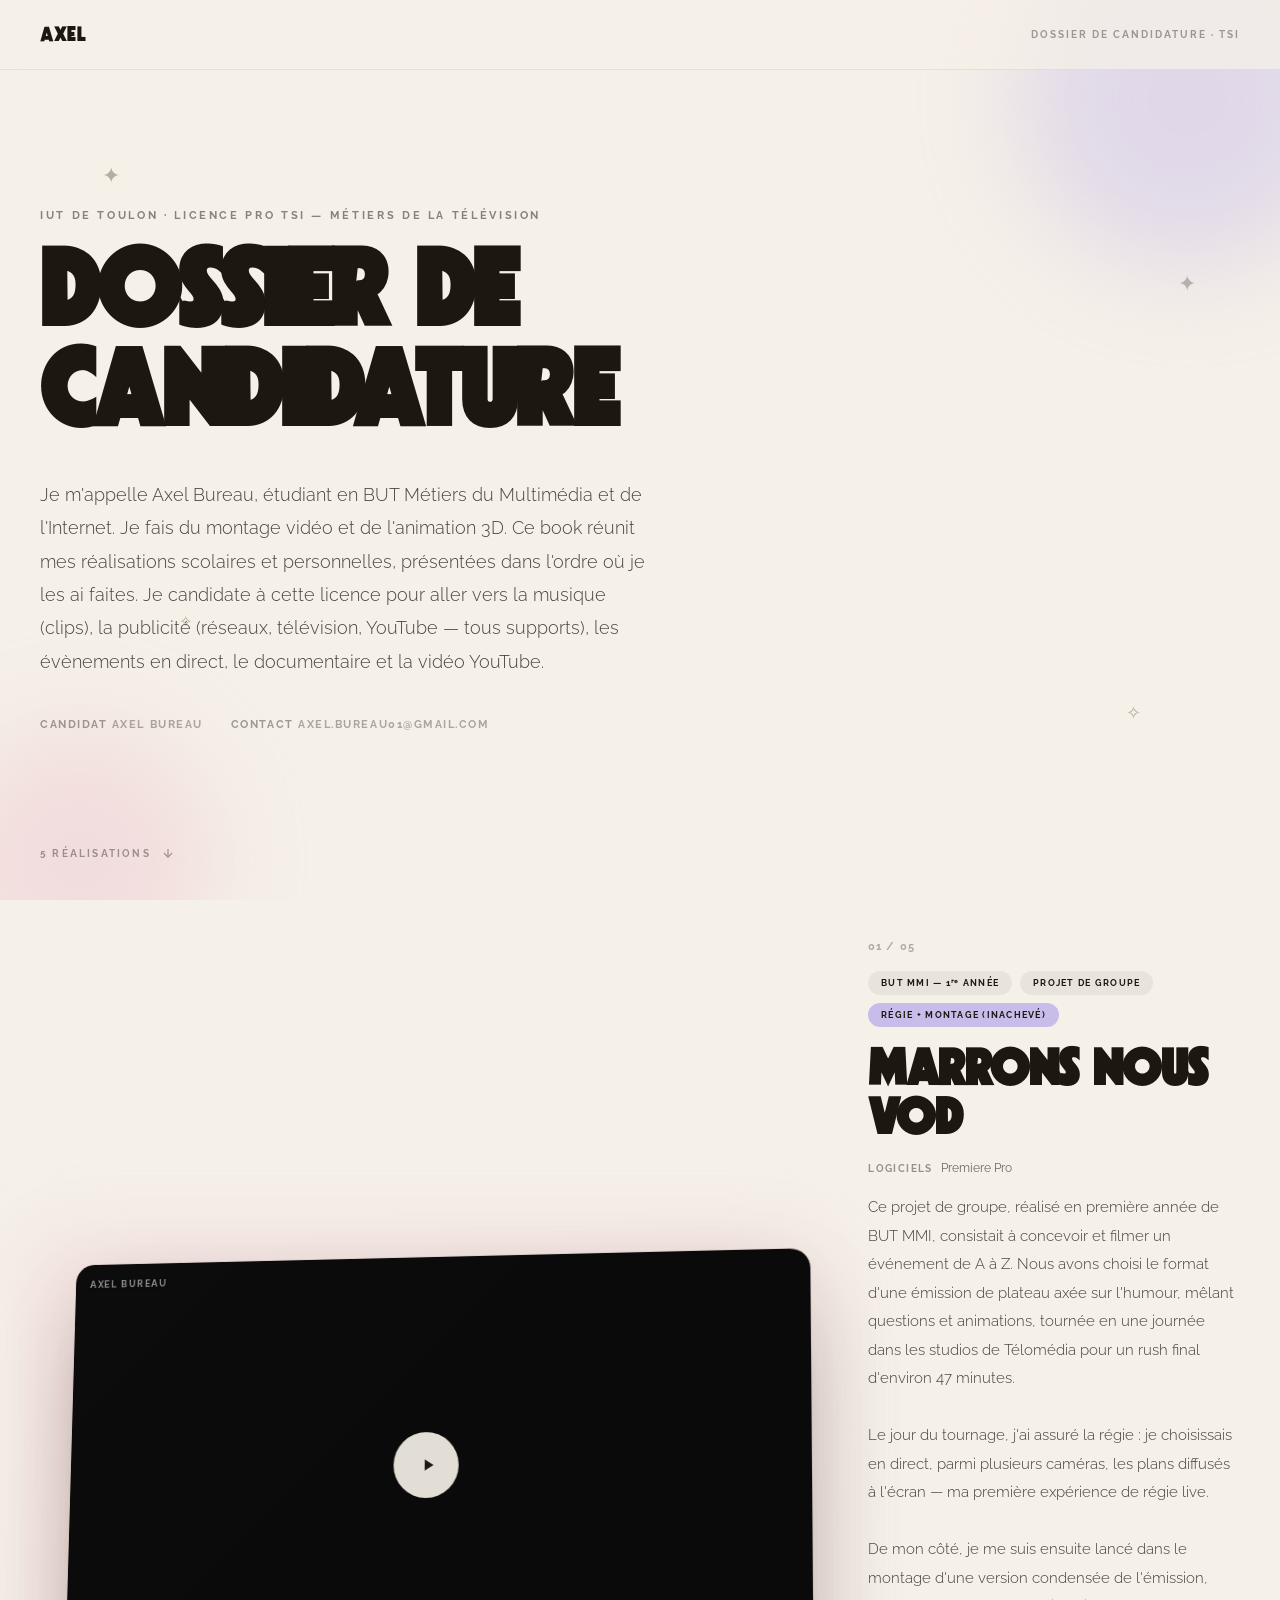
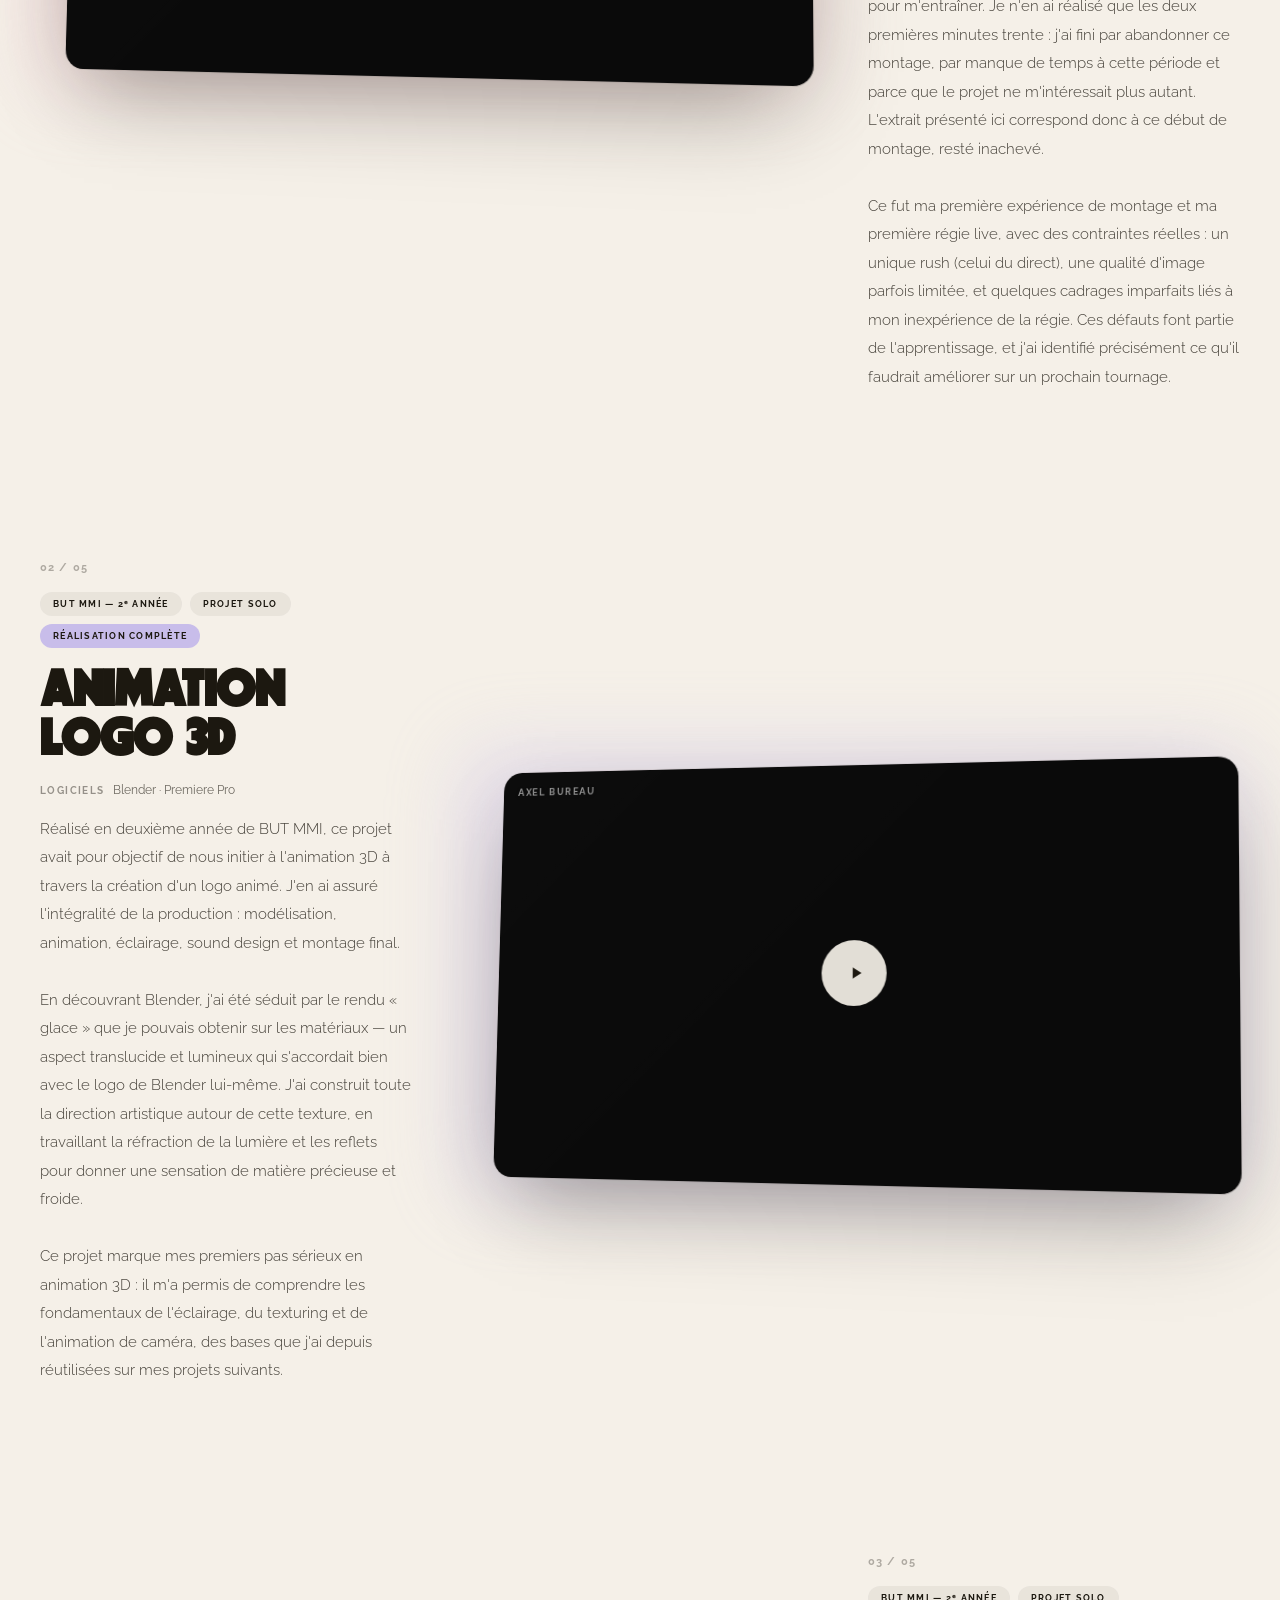
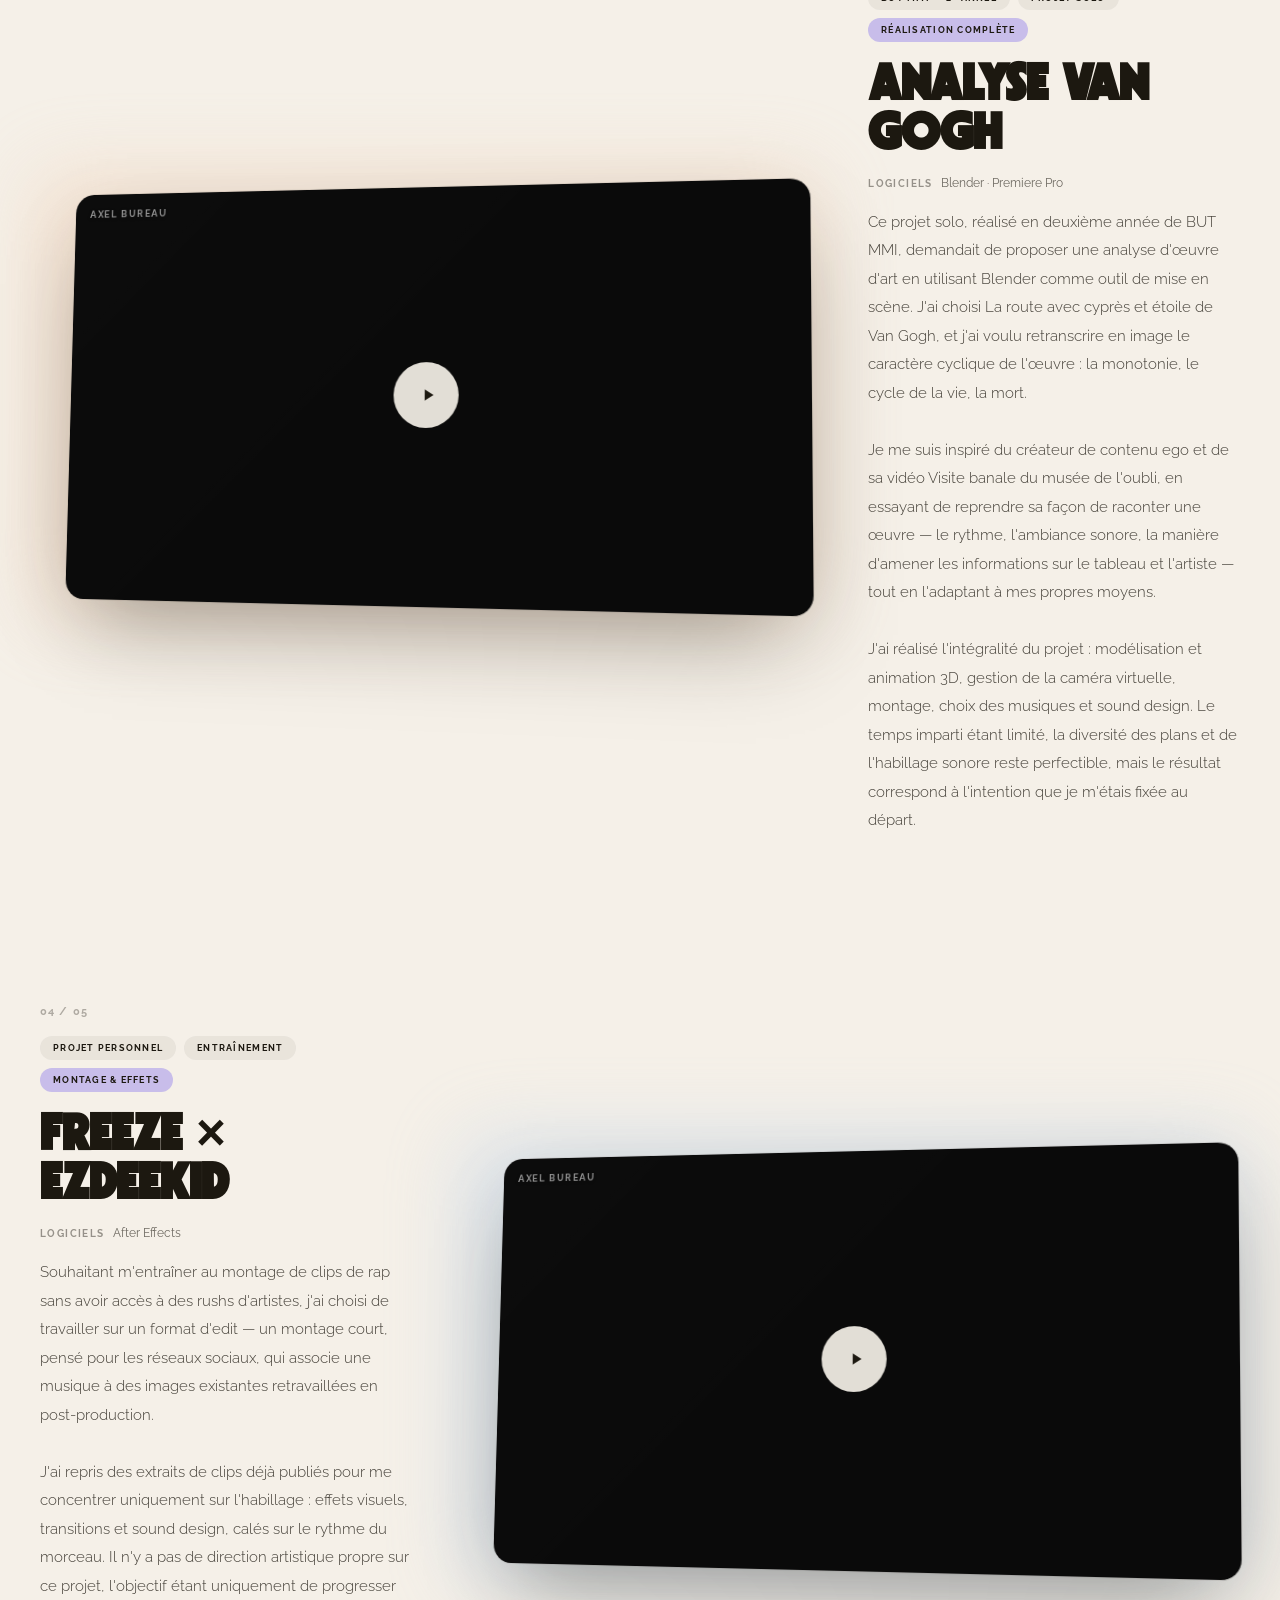
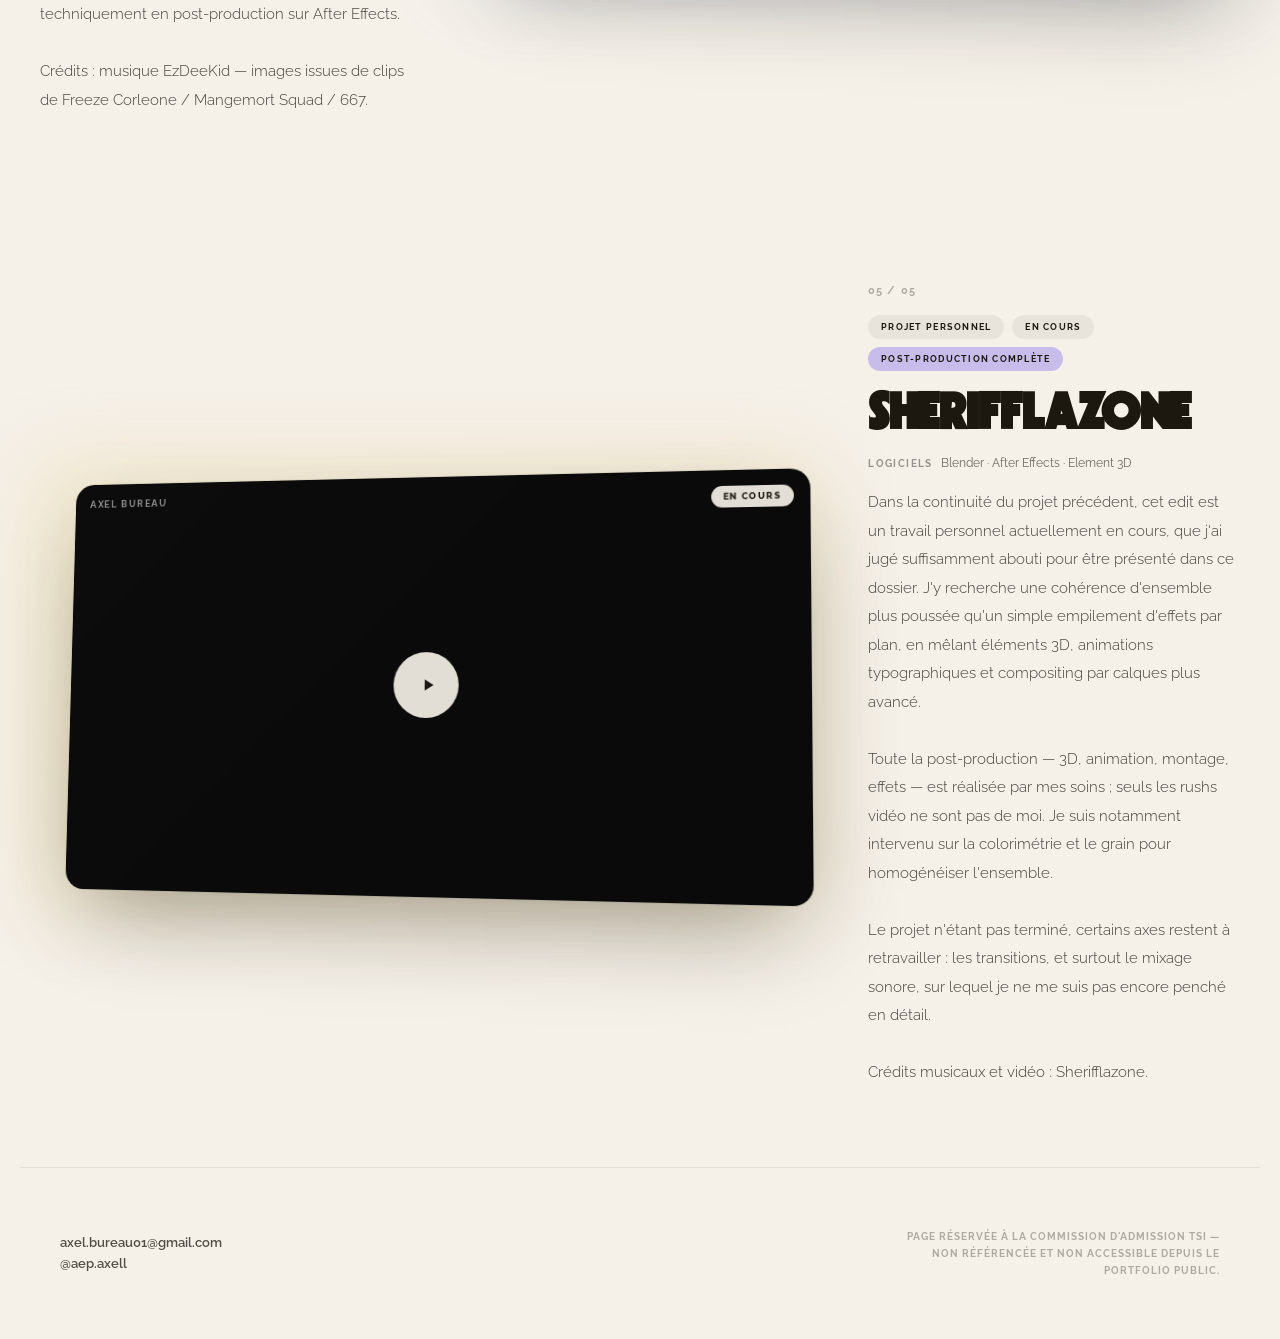
==== candidature-tsi.html @ 33764ba0 "Corrections page candidature : TSI, texte simplifié, watermark, logiciels, écrans 3D reset au play C" ====
<!DOCTYPE html>
<html lang="fr">
<head>
  <meta charset="UTF-8" />
  <meta name="viewport" content="width=device-width, initial-scale=1.0" />
  <meta name="robots" content="noindex, nofollow" />
  <title>AXEL BUREAU — Dossier de candidature TSI</title>
  <meta name="description" content="Book vidéo — candidature Licence Pro TSI, Métiers de la Télévision, IUT de Toulon." />
  <link rel="stylesheet" href="style.css" />
  <link rel="stylesheet" href="candidature.css" />
</head>
<body class="cv-body">

  <div class="cv-progress" id="cvProgress"></div>

  <header class="cv-topbar">
    <span class="cv-topbar-logo swell" id="cvHome" role="link" tabindex="0">AXEL</span>
    <span class="cv-topbar-tag">Dossier de candidature · TSI</span>
  </header>

  <!-- ═══════════════════════════════════════════
       HERO
  ═══════════════════════════════════════════ -->
  <section class="cv-hero">
    <div class="cv-deco" aria-hidden="true">
      <span class="cv-sparkle" style="top:18%; left:8%; animation-delay:0s;">✦</span>
      <span class="cv-sparkle" style="top:68%; left:14%; animation-delay:1.4s; font-size:16px;">✧</span>
      <span class="cv-sparkle" style="top:30%; left:92%; animation-delay:2.6s;">✦</span>
      <span class="cv-sparkle" style="top:78%; left:88%; animation-delay:0.8s; font-size:18px;">✧</span>
      <div class="cv-orb" style="width:340px; height:340px; top:-8%; right:-6%; background:#C8BDEA;"></div>
      <div class="cv-orb" style="width:260px; height:260px; bottom:-10%; left:-4%; background:#EEC5CF; animation-delay:3s;"></div>
    </div>

    <p class="cv-hero-eyebrow">IUT de Toulon · Licence Pro TSI — Métiers de la Télévision</p>
    <h1 class="cv-hero-title swell">DOSSIER DE<br>CANDIDATURE</h1>
    <p class="cv-hero-pitch">
      Je m'appelle Axel Bureau, étudiant en BUT Métiers du Multimédia et de l'Internet.
      Je fais du montage vidéo et de l'animation 3D. Ce book réunit mes réalisations scolaires
      et personnelles, présentées dans l'ordre où je les ai faites. Je candidate à cette licence
      pour aller vers la musique (clips), la publicité (réseaux, télévision, YouTube — tous supports),
      les évènements en direct, le documentaire et la vidéo YouTube.
    </p>
    <div class="cv-hero-meta">
      <span>Candidat <b>Axel Bureau</b></span>
      <span>Contact <b>axel.bureau01@gmail.com</b></span>
    </div>

    <div class="cv-scroll-cue">
      <span>5 réalisations</span>
      <svg width="14" height="14" viewBox="0 0 24 24" fill="none" stroke="currentColor" stroke-width="2">
        <path d="M12 5v14M5 12l7 7 7-7"/>
      </svg>
    </div>
  </section>

  <!-- ═══════════════════════════════════════════
       PROJETS
  ═══════════════════════════════════════════ -->
  <main class="cv-projects">

    <!-- 01 — MARRONS NOUS VOD -->
    <article class="cv-project">
      <div class="cv-project-media" style="--accent:#EEC5CF;">
        <div class="cv-frame-glow"></div>
        <div class="cv-frame">
          <span class="cv-watermark">Axel Bureau</span>
          <video data-src="projets/marrons%20nous%20vod/Marron-nous.mp4" playsinline preload="none"></video>
          <button class="cv-play-btn" aria-label="Lire la vidéo">
            <svg width="20" height="20" viewBox="0 0 24 24" fill="#1C1810"><path d="M8 5v14l11-7z"/></svg>
          </button>
        </div>
      </div>
      <div class="cv-project-info">
        <span class="cv-index">01 / 05</span>
        <div class="cv-tags">
          <span class="cv-tag">BUT MMI — 1ʳᵉ année</span>
          <span class="cv-tag">Projet de groupe</span>
          <span class="cv-tag cv-tag--accent">Régie + Montage (inachevé)</span>
        </div>
        <h2 class="cv-project-title swell">MARRONS NOUS VOD</h2>
        <p class="cv-tools"><span class="cv-tools-label">Logiciels</span>Premiere Pro</p>
        <p class="cv-note">Ce projet de groupe, réalisé en première année de BUT MMI, consistait à concevoir et filmer un événement de A à Z. Nous avons choisi le format d'une émission de plateau axée sur l'humour, mêlant questions et animations, tournée en une journée dans les studios de Télomédia pour un rush final d'environ 47 minutes.

Le jour du tournage, j'ai assuré la régie : je choisissais en direct, parmi plusieurs caméras, les plans diffusés à l'écran — ma première expérience de régie live.

De mon côté, je me suis ensuite lancé dans le montage d'une version condensée de l'émission, pour m'entraîner. Je n'en ai réalisé que les deux premières minutes trente : j'ai fini par abandonner ce montage, par manque de temps à cette période et parce que le projet ne m'intéressait plus autant. L'extrait présenté ici correspond donc à ce début de montage, resté inachevé.

Ce fut ma première expérience de montage et ma première régie live, avec des contraintes réelles : un unique rush (celui du direct), une qualité d'image parfois limitée, et quelques cadrages imparfaits liés à mon inexpérience de la régie. Ces défauts font partie de l'apprentissage, et j'ai identifié précisément ce qu'il faudrait améliorer sur un prochain tournage.</p>
      </div>
    </article>

    <!-- 02 — ANIMATION LOGO 3D -->
    <article class="cv-project">
      <div class="cv-project-media" style="--accent:#C8BDEA;">
        <div class="cv-frame-glow"></div>
        <div class="cv-frame">
          <span class="cv-watermark">Axel Bureau</span>
          <video data-src="projets/animation%20logo%203D/blender-logo-3d.mp4" playsinline preload="none"></video>
          <button class="cv-play-btn" aria-label="Lire la vidéo">
            <svg width="20" height="20" viewBox="0 0 24 24" fill="#1C1810"><path d="M8 5v14l11-7z"/></svg>
          </button>
        </div>
      </div>
      <div class="cv-project-info">
        <span class="cv-index">02 / 05</span>
        <div class="cv-tags">
          <span class="cv-tag">BUT MMI — 2ᵉ année</span>
          <span class="cv-tag">Projet solo</span>
          <span class="cv-tag cv-tag--accent">Réalisation complète</span>
        </div>
        <h2 class="cv-project-title swell">ANIMATION LOGO 3D</h2>
        <p class="cv-tools"><span class="cv-tools-label">Logiciels</span>Blender · Premiere Pro</p>
        <p class="cv-note">Réalisé en deuxième année de BUT MMI, ce projet avait pour objectif de nous initier à l'animation 3D à travers la création d'un logo animé. J'en ai assuré l'intégralité de la production : modélisation, animation, éclairage, sound design et montage final.

En découvrant Blender, j'ai été séduit par le rendu « glace » que je pouvais obtenir sur les matériaux — un aspect translucide et lumineux qui s'accordait bien avec le logo de Blender lui-même. J'ai construit toute la direction artistique autour de cette texture, en travaillant la réfraction de la lumière et les reflets pour donner une sensation de matière précieuse et froide.

Ce projet marque mes premiers pas sérieux en animation 3D : il m'a permis de comprendre les fondamentaux de l'éclairage, du texturing et de l'animation de caméra, des bases que j'ai depuis réutilisées sur mes projets suivants.</p>
      </div>
    </article>

    <!-- 03 — ANALYSE VAN GOGH -->
    <article class="cv-project">
      <div class="cv-project-media" style="--accent:#F0CAAC;">
        <div class="cv-frame-glow"></div>
        <div class="cv-frame">
          <span class="cv-watermark">Axel Bureau</span>
          <video data-src="projets/Analyse%20de%20la%20route%20avec%20un%20cypres%20et%20une%20etoile%20de%20Van%20Gogh/video%20analyse%20van%20gogh%20route%20avec%20cypres%20et%20une%20etoile.mp4" playsinline preload="none"></video>
          <button class="cv-play-btn" aria-label="Lire la vidéo">
            <svg width="20" height="20" viewBox="0 0 24 24" fill="#1C1810"><path d="M8 5v14l11-7z"/></svg>
          </button>
        </div>
      </div>
      <div class="cv-project-info">
        <span class="cv-index">03 / 05</span>
        <div class="cv-tags">
          <span class="cv-tag">BUT MMI — 2ᵉ année</span>
          <span class="cv-tag">Projet solo</span>
          <span class="cv-tag cv-tag--accent">Réalisation complète</span>
        </div>
        <h2 class="cv-project-title swell">ANALYSE VAN GOGH</h2>
        <p class="cv-tools"><span class="cv-tools-label">Logiciels</span>Blender · Premiere Pro</p>
        <p class="cv-note">Ce projet solo, réalisé en deuxième année de BUT MMI, demandait de proposer une analyse d'œuvre d'art en utilisant Blender comme outil de mise en scène. J'ai choisi La route avec cyprès et étoile de Van Gogh, et j'ai voulu retranscrire en image le caractère cyclique de l'œuvre : la monotonie, le cycle de la vie, la mort.

Je me suis inspiré du créateur de contenu ego et de sa vidéo Visite banale du musée de l'oubli, en essayant de reprendre sa façon de raconter une œuvre — le rythme, l'ambiance sonore, la manière d'amener les informations sur le tableau et l'artiste — tout en l'adaptant à mes propres moyens.

J'ai réalisé l'intégralité du projet : modélisation et animation 3D, gestion de la caméra virtuelle, montage, choix des musiques et sound design. Le temps imparti étant limité, la diversité des plans et de l'habillage sonore reste perfectible, mais le résultat correspond à l'intention que je m'étais fixée au départ.</p>
      </div>
    </article>

    <!-- 04 — FREEZE X EZDEEKID -->
    <article class="cv-project">
      <div class="cv-project-media" style="--accent:#B4CEEC;">
        <div class="cv-frame-glow"></div>
        <div class="cv-frame">
          <span class="cv-watermark">Axel Bureau</span>
          <video data-src="projets/Freeze%20x%20EzDeeKid%20edit/Freeze%20x%20EzDeeKid%20le%20mp4.mp4" playsinline preload="none"></video>
          <button class="cv-play-btn" aria-label="Lire la vidéo">
            <svg width="20" height="20" viewBox="0 0 24 24" fill="#1C1810"><path d="M8 5v14l11-7z"/></svg>
          </button>
        </div>
      </div>
      <div class="cv-project-info">
        <span class="cv-index">04 / 05</span>
        <div class="cv-tags">
          <span class="cv-tag">Projet personnel</span>
          <span class="cv-tag">Entraînement</span>
          <span class="cv-tag cv-tag--accent">Montage & effets</span>
        </div>
        <h2 class="cv-project-title swell">FREEZE × EZDEEKID</h2>
        <p class="cv-tools"><span class="cv-tools-label">Logiciels</span>After Effects</p>
        <p class="cv-note">Souhaitant m'entraîner au montage de clips de rap sans avoir accès à des rushs d'artistes, j'ai choisi de travailler sur un format d'edit — un montage court, pensé pour les réseaux sociaux, qui associe une musique à des images existantes retravaillées en post-production.

J'ai repris des extraits de clips déjà publiés pour me concentrer uniquement sur l'habillage : effets visuels, transitions et sound design, calés sur le rythme du morceau. Il n'y a pas de direction artistique propre sur ce projet, l'objectif étant uniquement de progresser techniquement en post-production sur After Effects.

Crédits : musique EzDeeKid — images issues de clips de Freeze Corleone / Mangemort Squad / 667.</p>
      </div>
    </article>

    <!-- 05 — SHERIFFLAZONE (exclusif à cette page) -->
    <article class="cv-project">
      <div class="cv-project-media" style="--accent:#EAD9A0;">
        <div class="cv-frame-glow"></div>
        <div class="cv-frame">
          <span class="cv-progress-badge">En cours</span>
          <span class="cv-watermark">Axel Bureau</span>
          <video data-src="sherifflazone/1er%20rendu%20test%20sherifflazone.mp4" playsinline preload="none"></video>
          <button class="cv-play-btn" aria-label="Lire la vidéo">
            <svg width="20" height="20" viewBox="0 0 24 24" fill="#1C1810"><path d="M8 5v14l11-7z"/></svg>
          </button>
        </div>
      </div>
      <div class="cv-project-info">
        <span class="cv-index">05 / 05</span>
        <div class="cv-tags">
          <span class="cv-tag">Projet personnel</span>
          <span class="cv-tag">En cours</span>
          <span class="cv-tag cv-tag--accent">Post-production complète</span>
        </div>
        <h2 class="cv-project-title swell">SHERIFFLAZONE</h2>
        <p class="cv-tools"><span class="cv-tools-label">Logiciels</span>Blender · After Effects · Element 3D</p>
        <p class="cv-note">Dans la continuité du projet précédent, cet edit est un travail personnel actuellement en cours, que j'ai jugé suffisamment abouti pour être présenté dans ce dossier. J'y recherche une cohérence d'ensemble plus poussée qu'un simple empilement d'effets par plan, en mêlant éléments 3D, animations typographiques et compositing par calques plus avancé.

Toute la post-production — 3D, animation, montage, effets — est réalisée par mes soins ; seuls les rushs vidéo ne sont pas de moi. Je suis notamment intervenu sur la colorimétrie et le grain pour homogénéiser l'ensemble.

Le projet n'étant pas terminé, certains axes restent à retravailler : les transitions, et surtout le mixage sonore, sur lequel je ne me suis pas encore penché en détail.

Crédits musicaux et vidéo : Sherifflazone.</p>
      </div>
    </article>

  </main>

  <footer class="cv-footer">
    <div class="cv-footer-contact">
      <a href="mailto:axel.bureau01@gmail.com">axel.bureau01@gmail.com</a>
      <a href="https://www.instagram.com/aep.axell/" target="_blank" rel="noopener">@aep.axell</a>
    </div>
    <p class="cv-footer-note">Page réservée à la commission d'admission TSI — non référencée et non accessible depuis le portfolio public.</p>
  </footer>

  <script src="js/candidature.js"></script>
</body>
</html>
---- style.css ----
/* =====================================================
   VARIABLES & FONTS
===================================================== */
:root {
  --cream:    #F5F0E8;
  --blush:    #EEC5CF;
  --wisteria: #C8BDEA;
  --sage:     #B4DCC5;
  --powder:   #B4CEEC;
  --apricot:  #F0CAAC;
  --dark:     #1C1810;
  --stone:    #7A6C5E;
  --light:    #B8AAA0;

  --font-d: 'SWELL', sans-serif;
  --font-b: 'Raleway', sans-serif;
  --ease:   cubic-bezier(0.16, 1, 0.3, 1);
}

@font-face {
  font-family: 'SWELL';
  src: url('swell font/swell-regular.otf') format('opentype');
  font-weight: normal; font-display: swap;
}
@font-face {
  font-family: 'Raleway';
  src: url('Outfit,Raleway/Raleway/Raleway-VariableFont_wght.ttf') format('truetype');
  font-weight: 100 900; font-display: swap;
}
@font-face {
  font-family: 'Raleway';
  src: url('Outfit,Raleway/Raleway/Raleway-Italic-VariableFont_wght.ttf') format('truetype');
  font-weight: 100 900; font-style: italic; font-display: swap;
}

/* =====================================================
   RESET
===================================================== */
*, *::before, *::after { box-sizing: border-box; margin: 0; padding: 0; }
html {
  scroll-behavior: smooth;
  background: #1C1810; /* overscroll bounce shows dark, not cream */
}
@keyframes page-enter {
  from { opacity: 0; }
  to   { opacity: 1; }
}
body {
  font-family: var(--font-b);
  background: var(--cream);
  color: var(--dark);
  overflow-x: hidden;
  -webkit-font-smoothing: antialiased;
  animation: page-enter 0.4s ease both;
}
body.shell-body { animation: none; }
a { text-decoration: none; color: inherit; }
button { border: none; background: none; cursor: pointer; font-family: inherit; color: inherit; }
video, img, iframe { display: block; max-width: 100%; }
.swell { font-family: var(--font-d); }
.swell--out { -webkit-text-stroke: 2px currentColor; color: transparent; }

/* =====================================================
   THREE.JS CANVAS — fixed full-page decoration layer
   z:50 so objects float above all sections (no pointer events)
===================================================== */
#sceneCanvas {
  position: fixed;
  inset: 0;
  z-index: 50;
  pointer-events: none;
  width: 100%;
  height: 100%;
}

/* =====================================================
   NAV
===================================================== */
#nav {
  position: fixed;
  top: 0; left: 0; right: 0;
  z-index: 600;
  display: flex;
  align-items: center;
  justify-content: space-between;
  padding: clamp(22px, 2.5vw, 40px) clamp(24px, 4vw, 72px);
  pointer-events: none;
}

.nav-logo {
  font-family: var(--font-d);
  font-size: clamp(18px, 1.6vw, 32px);
  letter-spacing: -0.01em;
  color: #fff;
  pointer-events: all;
  mix-blend-mode: difference;
  transition: opacity 0.2s;
}
.nav-logo:hover { opacity: 0.7; }

.nav-menu-btn {
  font-family: var(--font-b);
  font-size: clamp(11px, 0.85vw, 16px);
  font-weight: 600;
  letter-spacing: 0.14em;
  text-transform: uppercase;
  color: #fff;
  pointer-events: all;
  mix-blend-mode: difference;
  display: flex;
  align-items: center;
  gap: 6px;
  transition: opacity 0.2s;
}
.nav-menu-btn:hover { opacity: 0.7; }
.menu-plus {
  font-size: 18px;
  line-height: 1;
  font-weight: 300;
  transition: transform 0.3s var(--ease);
  display: inline-block;
}
.nav-menu-btn:hover .menu-plus { transform: rotate(45deg); }

/* =====================================================
   MENU OVERLAY
===================================================== */
.menu-overlay {
  position: fixed;
  inset: 0;
  z-index: 700;
  background: var(--blush);
  display: flex;
  flex-direction: column;
  padding: clamp(22px, 2.5vw, 40px) clamp(24px, 4vw, 72px) clamp(32px, 3.5vw, 56px);
  transform: translateX(100%);
  transition: transform 0.7s var(--ease);
  overflow: hidden;
}
.menu-overlay.open { transform: translateX(0); }

.menu-overlay-top {
  display: flex;
  align-items: center;
  justify-content: space-between;
  margin-bottom: auto;
}

#menuLogo {
  font-family: var(--font-d);
  font-size: 22px;
  color: var(--dark);
  mix-blend-mode: normal;
}

.nav-close-btn {
  font-size: 12px;
  font-weight: 600;
  letter-spacing: 0.14em;
  text-transform: uppercase;
  color: var(--dark);
  display: flex;
  align-items: center;
  gap: 6px;
  transition: opacity 0.2s;
}
.nav-close-btn:hover { opacity: 0.5; }
.nav-close-btn span { font-size: 20px; font-weight: 300; }

.menu-links {
  display: flex;
  flex-direction: column;
  gap: 0;
  margin: 40px 0;
}

.menu-link {
  font-family: var(--font-d);
  font-size: clamp(44px, min(8vw, 13vh), 140px);
  line-height: 0.95;
  color: var(--dark);
  display: flex;
  align-items: center;
  justify-content: space-between;
  border-top: 1px solid rgba(30,24,16,0.12);
  padding: 12px 0;
  transition: opacity 0.2s, letter-spacing 0.3s var(--ease);
  position: relative;
  overflow: hidden;
}
.menu-link:last-child { border-bottom: 1px solid rgba(30,24,16,0.12); }
.menu-link::before {
  content: attr(data-num);
  font-family: var(--font-b);
  font-size: 11px;
  font-weight: 600;
  letter-spacing: 0.2em;
  color: var(--stone);
  position: absolute;
  top: 18px;
  left: 0;
}
.menu-link:hover { letter-spacing: 0.03em; }
.menu-link:hover::after {
  content: '↗';
  font-family: var(--font-b);
  font-size: 32px;
  font-weight: 300;
}

.menu-footer {
  display: flex;
  align-items: flex-end;
  justify-content: space-between;
  font-size: 12px;
  font-weight: 500;
  letter-spacing: 0.08em;
  color: var(--stone);
}
.menu-footer a { transition: color 0.2s; }
.menu-footer a:hover { color: var(--dark); }
.menu-social { display: flex; gap: 24px; }

/* =====================================================
   HERO
===================================================== */
#hero {
  position: relative;
  width: 100%;
  height: 100vh;
  min-height: 560px;
  overflow: hidden;
  z-index: 1;
  display: flex;
  flex-direction: column;
  align-items: center;
  justify-content: flex-end;
  padding-bottom: 52px;
}

.hero-video-wrap {
  position: absolute;
  inset: 0;
  z-index: 0;
}
.hero-video-wrap video {
  width: 100%; height: 100%;
  object-fit: cover;
  transition: opacity 0.5s;
}
.hero-overlay {
  position: absolute;
  inset: 0;
  /* Very light darkening — shows video clearly */
  background: linear-gradient(
    to bottom,
    rgba(0,0,0,0.08) 0%,
    rgba(0,0,0,0.04) 50%,
    rgba(0,0,0,0.30) 100%
  );
}

/* Variant button */
.variant-btn {
  position: absolute;
  bottom: clamp(40px, 5vw, 72px);
  right: clamp(24px, 4vw, 72px);
  z-index: 2;
  display: flex;
  align-items: center;
  gap: 8px;
  font-family: var(--font-b);
  font-size: 10px;
  font-weight: 700;
  letter-spacing: 0.24em;
  text-transform: uppercase;
  color: rgba(255,255,255,0.55);
  background: none;
  padding: 0;
  transition: color 0.2s, text-shadow 0.3s;
}
.variant-btn:hover { color: rgba(255,255,255,0.9); }
/* Highlighted state — first load, random video active */
.variant-btn.highlighted {
  color: rgba(255,255,255,0.95);
  text-shadow: 0 0 12px rgba(255,255,255,0.6), 0 0 30px rgba(255,255,255,0.3);
  animation: pulse-btn 2s ease-in-out infinite;
}
@keyframes pulse-btn {
  0%, 100% { opacity: 1; }
  50%       { opacity: 0.65; }
}
.variant-dot {
  width: 6px; height: 6px;
  border-radius: 50%;
  background: currentColor;
  flex-shrink: 0;
  transition: box-shadow 0.3s;
}
.variant-btn.highlighted .variant-dot {
  box-shadow: 0 0 8px 2px rgba(255,255,255,0.8);
}

/* Hero bottom CTA */
.hero-scroll-cta {
  position: relative;
  z-index: 2;
  display: inline-flex;
  align-items: center;
  gap: 12px;
  font-family: var(--font-b);
  font-size: clamp(20px, 3vw, 52px);
  font-weight: 300;
  letter-spacing: 0.1em;
  color: rgba(255,255,255,0.85);
  transition: color 0.2s, gap 0.3s var(--ease);
}
.hero-scroll-cta:hover {
  color: #fff;
  gap: 20px;
}
.hero-scroll-cta svg {
  width: clamp(20px, 2.5vw, 28px);
  height: clamp(20px, 2.5vw, 28px);
  flex-shrink: 0;
}

/* =====================================================
   SHARED SECTION ELEMENTS
===================================================== */
.section-tag {
  display: inline-block;
  font-size: 10px;
  font-weight: 700;
  letter-spacing: 0.28em;
  text-transform: uppercase;
  color: var(--stone);
  margin-bottom: 20px;
}

/* Big section label — same visual weight as WORK */
.section-header {
  position: absolute;
  top: 36px;
  left: 0; right: 0;
  padding: 0 clamp(24px, 4vw, 72px);
  z-index: 2;
  pointer-events: none;
}
.section-big-label {
  font-family: var(--font-d);
  font-size: clamp(52px, 9vw, 172px);
  letter-spacing: -0.02em;
  line-height: 0.88;
}
#about .section-big-label {
  color: var(--dark);
  opacity: 0.88;
  text-shadow:
    2px 2px 0 rgba(30,24,16,0.10),
    4px 4px 0 rgba(30,24,16,0.06),
    6px 6px 12px rgba(30,24,16,0.10);
}
#contact .section-big-label {
  color: var(--dark);
  opacity: 0.82;
  text-shadow:
    2px 2px 0 rgba(30,24,16,0.10),
    4px 4px 0 rgba(30,24,16,0.06),
    6px 6px 12px rgba(30,24,16,0.10);
}
.about-name {
  text-shadow:
    3px 3px 0 rgba(30,24,16,0.08),
    6px 6px 0 rgba(30,24,16,0.05),
    8px 8px 16px rgba(30,24,16,0.10);
}

/* =====================================================
   WORK — sticky scroll carousel
===================================================== */
.work-scroll-container {
  position: relative;
  /* height set by JS: (N+1) * 100vh */
  z-index: 1;
}

#work {
  position: sticky;
  top: 0;
  height: 100vh;
  display: flex;
  flex-direction: column;
  align-items: center;
  justify-content: center;
  overflow: clip;
  background: #0A0000;
}

.work-header {
  position: absolute;
  top: 36px;
  left: 0;
  right: 0;
  padding: 0 clamp(24px, 4vw, 72px);
  z-index: 2;
  display: flex;
  align-items: flex-start;
  justify-content: space-between;
  pointer-events: none;
}

.work-label {
  font-family: var(--font-d);
  font-size: clamp(52px, 9vw, 172px);
  letter-spacing: -0.02em;
  color: rgba(255,255,255,0.92);
  line-height: 0.88;
  text-shadow: 0 4px 40px rgba(0,0,0,0.12);
}

.work-count {
  font-family: var(--font-b);
  font-size: 11px;
  font-weight: 700;
  letter-spacing: 0.22em;
  text-transform: uppercase;
  color: rgba(255,255,255,0.45);
  margin-top: 8px;
}

/* ── Carousel ── */
.carousel-wrap {
  width: 100%;
  display: flex;
  align-items: center;
  justify-content: center;
  cursor: grab;
  user-select: none;
}
.carousel-wrap.dragging { cursor: grabbing; }

.carousel-perspective {
  perspective: 1800px;
  perspective-origin: 50% 50%;
  width: 100%;
  height: 50vw;
  max-height: 65vh;
  display: flex;
  align-items: center;
  justify-content: center;
  overflow: visible;
}

.carousel-track {
  position: relative;
  width: 0;
  height: 0;
  transform-style: preserve-3d;
  /* No CSS transition: scroll drives rotation directly */
}

.card-item {
  position: absolute;
  transform-style: preserve-3d;
  transform-origin: center center;
  /* Size from JS */
}
.card-item.active { cursor: pointer; }

.card-inner {
  position: relative;
  width: 100%;
  height: 100%;
  border-radius: 20px;
  overflow: clip;
  background: #000;
  box-shadow: 0 24px 80px rgba(0,0,0,0.25);
}
.card-inner video,
.card-inner img {
  position: absolute;
  inset: 0;
  width: 100%;
  height: 100%;
  object-fit: cover;
  border-radius: 20px;
  -webkit-user-drag: none;
  pointer-events: none;
}
.card-inner--iframe {
  background: #0a0a0a;
}
.card-inner--iframe iframe {
  position: absolute;
  inset: 0;
  width: 100%;
  height: 100%;
  border: none;
}

.card-shadow {
  position: absolute;
  bottom: -40px;
  left: 10%;
  right: 10%;
  height: 50px;
  background: radial-gradient(ellipse, rgba(0,0,0,0.35), transparent 70%);
  border-radius: 50%;
  filter: blur(8px);
  transform: translateZ(-1px);
  transition: opacity 0.4s;
  opacity: 0;
}

/* ── Project title display ── */
.project-title-wrap {
  position: absolute;
  bottom: 96px;
  left: 0; right: 0;
  text-align: center;
  pointer-events: none;
  z-index: 2;
}

.project-title {
  font-family: var(--font-d);
  font-size: clamp(36px, 6vw, 80px);
  line-height: 0.9;
  letter-spacing: -0.02em;
  color: rgba(255,255,255,0.95);
  text-shadow: 0 2px 20px rgba(0,0,0,0.15);
  /* opacity + transform pilotés par JS selon le scroll — pas de transition CSS */
}

.project-type {
  font-size: 10px;
  font-weight: 600;
  letter-spacing: 0.28em;
  text-transform: uppercase;
  color: rgba(255,255,255,0.5);
  margin-top: 10px;
  /* opacity pilotée par JS */
}

/* ── Carousel nav ── */
.carousel-nav {
  position: absolute;
  bottom: 40px;
  left: 0; right: 0;
  display: flex;
  align-items: center;
  justify-content: center;
  gap: 40px;
  z-index: 2;
}

.carousel-nav-btn {
  font-family: var(--font-b);
  font-size: 11px;
  font-weight: 700;
  letter-spacing: 0.22em;
  text-transform: uppercase;
  color: rgba(255,255,255,0.45);
  transition: color 0.2s;
}
.carousel-nav-btn:hover { color: rgba(255,255,255,0.9); }

.carousel-dots {
  display: flex;
  gap: 8px;
  align-items: center;
}
.carousel-dot {
  width: 5px; height: 5px;
  border-radius: 50%;
  background: rgba(255,255,255,0.25);
  transition: background 0.3s, width 0.3s var(--ease);
  cursor: pointer;
}
.carousel-dot.active {
  background: rgba(255,255,255,0.85);
  width: 18px;
  border-radius: 3px;
}

/* =====================================================
   ABOUT
===================================================== */
#about {
  position: relative;
  z-index: 1;
  padding: clamp(130px, 12vw, 220px) clamp(40px, 5vw, 80px) clamp(80px, 8vw, 140px);
  background: var(--cream);
  min-height: 100vh;
  display: flex;
  align-items: center;
}

.about-content {
  max-width: 1400px;
  margin: 0 auto;
  width: 100%;
  display: grid;
  grid-template-columns: 1fr 1fr;
  gap: clamp(56px, 6vw, 130px);
  align-items: start;
  position: relative;
  z-index: 1;
}

.about-top { }

.about-name {
  font-family: var(--font-d);
  font-size: clamp(70px, 10vw, 190px);
  line-height: 0.88;
  letter-spacing: -0.02em;
  color: var(--dark);
  margin-top: 16px;
}

.about-body {
  display: flex;
  flex-direction: column;
  gap: clamp(36px, 4vw, 64px);
  padding-top: clamp(40px, 6vw, 100px);
}

.about-bio {
  font-size: clamp(16px, 1.6vw, 26px);
  font-weight: 300;
  line-height: 1.65;
  color: var(--stone);
}

.about-tools-row {
  display: flex;
  align-items: center;
  flex-wrap: wrap;
  gap: 0 20px;
}
.tool-text {
  font-size: clamp(22px, 2.5vw, 48px);
  font-weight: 700;
  letter-spacing: -0.01em;
  color: var(--dark);
}
.tool-sep {
  font-size: 28px;
  color: var(--light);
  font-weight: 300;
}

/* Skills list — grand texte typographique, swap au hover */
.skills-list {
  list-style: none;
  display: flex;
  flex-direction: column;
}
.skill-line {
  position: relative;
  overflow: hidden;
  display: block;
  padding: 9px 0;
  border-top: 1px solid rgba(30,24,16,0.12);
  cursor: default;
  user-select: none;
}
.skill-line:last-child { border-bottom: 1px solid rgba(30,24,16,0.12); }
/* Ligne de soulignement animée */
.skill-line::after {
  content: '';
  position: absolute;
  bottom: 0; left: 0;
  width: 0; height: 1px;
  background: var(--dark);
  transition: width 0.4s var(--ease);
}
.skill-line:hover::after { width: 100%; }

.skill-default,
.skill-alt {
  font-family: var(--font-d);
  font-size: clamp(20px, 2.6vw, 56px);
  line-height: 1.05;
  letter-spacing: -0.01em;
  display: block;
  transition: transform 0.3s var(--ease), opacity 0.3s;
}
.skill-default { color: var(--dark); }
.skill-alt {
  position: absolute;
  top: 9px; left: 0;
  color: var(--stone);
  font-size: clamp(16px, 2vw, 42px);
  letter-spacing: 0.03em;
  transform: translateY(110%);
  opacity: 0;
}
.skill-line:hover .skill-default { transform: translateY(-110%); opacity: 0; }
.skill-line:hover .skill-alt     { transform: translateY(0);     opacity: 1; }

/* =====================================================
   CONTACT
===================================================== */
#contact {
  position: relative;
  z-index: 1;
  background: var(--blush);
  min-height: 100vh;
  display: flex;
  flex-direction: column;
  justify-content: center;
  padding: clamp(130px, 12vw, 220px) clamp(40px, 5vw, 80px) 0;
  overflow: hidden;
}

.contact-inner {
  max-width: 1280px;
  margin: 0 auto;
  width: 100%;
  position: relative;
  z-index: 1;
}

.contact-title {
  font-family: var(--font-d);
  font-size: clamp(72px, 13vw, 240px);
  line-height: 0.88;
  letter-spacing: -0.03em;
  color: var(--dark);
  margin: 16px 0 60px;
  /* 3D extrude effect */
  text-shadow:
    2px 2px 0 rgba(120,60,70,0.13),
    4px 4px 0 rgba(120,60,70,0.09),
    6px 6px 0 rgba(120,60,70,0.06),
    8px 8px 14px rgba(120,60,70,0.18);
}

.contact-insta {
  font-size: clamp(22px, 3vw, 56px);
  font-weight: 600;
  letter-spacing: 0.01em;
  color: var(--dark);
  display: inline-block;
  border-bottom: 1.5px solid rgba(30,24,16,0.35);
  padding-bottom: 4px;
  transition: opacity 0.2s;
}
.contact-insta:hover { opacity: 0.55; }

.contact-email {
  display: block;
  margin-top: 18px;
  font-size: clamp(12px, 1.1vw, 15px);
  font-weight: 400;
  letter-spacing: 0.06em;
  color: var(--stone);
  transition: opacity 0.2s;
}
.contact-email:hover { opacity: 0.6; }

/* Physics button */
.physics-btn {
  position: absolute;
  bottom: clamp(90px, 10vw, 160px);
  right: clamp(24px, 4vw, 72px);
  font-family: var(--font-b);
  font-size: 11px;
  font-weight: 700;
  letter-spacing: 0.22em;
  text-transform: uppercase;
  color: var(--stone);
  transition: color 0.2s;
}
.physics-btn:hover { color: var(--dark); }
a.physics-btn { text-decoration: none; }

.footer {
  display: flex;
  align-items: center;
  justify-content: space-between;
  padding: clamp(28px, 3vw, 52px) 0;
  margin-top: auto;
  border-top: 1px solid rgba(30,24,16,0.10);
  font-size: clamp(10px, 0.75vw, 14px);
  font-weight: 600;
  letter-spacing: 0.18em;
  text-transform: uppercase;
  color: var(--stone);
}
.footer div { display: flex; gap: clamp(20px, 2.5vw, 40px); }
.footer a { transition: color 0.2s; }
.footer a:hover { color: var(--dark); }

/* =====================================================
   DECORATIVE ELEMENTS — About & Contact
   (Animation handled entirely by JS — no CSS keyframes)
===================================================== */
.about-deco,
.contact-deco {
  position: absolute;
  inset: 0;
  pointer-events: none;
  overflow: hidden;
  z-index: 0;
}

.deco-item { position: absolute; display: block; will-change: transform; }

/* Tool icons */
.about-icon {
  width: clamp(86px, 6.5vw, 124px); height: clamp(86px, 6.5vw, 124px);
  border-radius: 20px;
  overflow: hidden;
  box-shadow: 0 16px 48px rgba(0,0,0,0.22), 0 4px 14px rgba(0,0,0,0.12);
  filter: drop-shadow(0 8px 20px rgba(0,0,0,0.18));
  pointer-events: all;
  cursor: grab;
  user-select: none;
  touch-action: none;
}
.about-icon:active { cursor: grabbing; }
.about-icon svg { width: 100%; height: 100%; display: block; }

.deco-inner {
  width: 100%; height: 100%;
  transition: transform 0.22s cubic-bezier(0.16,1,0.3,1);
  transform-origin: center center;
}

/* Fixed base positions (JS adds float/parallax on top via transform) */
.about-icon--ae      { top: 11%;    right: 5%;  }
.about-icon--blender { top: 46%;    right: 2.5%;}
.about-icon--pr      { bottom: 14%; right: 6%;  }

/* Sparkles */
.deco-sparkle { line-height: 1; }
.about-sp1 { top: 7%;    left: 5%;   font-size: 44px; color: var(--wisteria); opacity: 0.32; }
.about-sp2 { top: 38%;   left: 3%;   font-size: 26px; color: var(--apricot);  opacity: 0.40; }
.about-sp3 { top: 68%;   right: 14%; font-size: 20px; color: var(--sage);     opacity: 0.45; }
.about-sp4 { bottom: 8%; left: 7%;   font-size: 16px; color: var(--powder);   opacity: 0.40; }
.about-sp5 { top: 20%;   right: 22%; font-size: 22px; color: var(--wisteria); opacity: 0.28; }
.about-sp6 { bottom: 18%; right: 4%; font-size: 13px; color: var(--blush);    opacity: 0.38; }

/* Orbs */
.deco-orb { border-radius: 50%; filter: blur(52px); }
.about-orb1 {
  width: 220px; height: 220px; top: 18%; left: -60px;
  background: radial-gradient(circle at 40% 40%, var(--wisteria), transparent 70%);
  opacity: 0.18;
}
.about-orb2 {
  width: 180px; height: 180px; bottom: 8%; right: -40px;
  background: radial-gradient(circle at 40% 40%, var(--sage), transparent 70%);
  opacity: 0.15;
}

/* Stars — Contact */
.deco-star { font-family: var(--font-b); color: rgba(245,240,232,0.5); line-height: 1; }
.contact-star1 { top: 7%;    right: 6%;   font-size: 68px; opacity: 0.28; }
.contact-star2 { top: 52%;   left: 4%;    font-size: 48px; opacity: 0.22; }
.contact-star3 { top: 28%;   right: 3%;   font-size: 30px; opacity: 0.35; }
.contact-star4 { bottom: 28%; left: 6%;   font-size: 22px; opacity: 0.38; }
.contact-star5 { bottom: 10%; right: 10%; font-size: 16px; opacity: 0.42; }
.contact-star6 { top: 60%;   right: 22%; font-size: 20px; opacity: 0.28; }
.contact-star7 { bottom: 42%; left: 12%; font-size: 13px; opacity: 0.36; }

/* Contact orbs */
.contact-orb1 {
  width: 300px; height: 300px; top: 0; right: -80px;
  background: radial-gradient(circle at 40% 40%, rgba(245,240,232,0.5), transparent 65%);
  filter: blur(62px); opacity: 0.5;
}
.contact-orb2 {
  width: 240px; height: 240px; bottom: 15%; left: -60px;
  background: radial-gradient(circle at 50% 50%, rgba(245,240,232,0.4), transparent 65%);
  filter: blur(50px); opacity: 0.4;
}

/* ── 3D decorative SVG shapes ── */
.deco-3dobj { pointer-events: none; }

/* About 3D objects */
.about-sphere { width: 180px; height: 180px; top: 8%;   left: -30px; opacity: 0.82; }
.about-ring   { width: 200px; height: 120px; top: 44%;  left: -20px; opacity: 0.72; }
.about-cube   { width: 110px; height: 110px; bottom: 10%; left: 8%;  opacity: 0.80; }

/* Contact 3D sphere (background) */
.contact-sphere {
  width: 310px; height: 310px;
  top: -60px; right: -70px;
  pointer-events: none;
}

/* (contact-icon removed per user request) */

/* ─── Interactive section bubbles ────────────────── */
.section-bubble {
  position: absolute;
  border-radius: 50%;
  pointer-events: all;
  cursor: pointer;
  -webkit-tap-highlight-color: transparent;
  user-select: none;
  z-index: 2;
}
.bubble-face {
  width: 100%;
  height: 100%;
  border-radius: 50%;
  position: relative;
}
/* Main specular highlight */
.bubble-face::before {
  content: '';
  position: absolute;
  top: 13%; left: 20%;
  width: 33%; height: 18%;
  background: rgba(255,255,255,0.72);
  border-radius: 50%;
  transform: rotate(-28deg);
  filter: blur(3px);
  pointer-events: none;
}
/* Small secondary glint */
.bubble-face::after {
  content: '';
  position: absolute;
  bottom: 22%; right: 18%;
  width: 13%; height: 8%;
  background: rgba(255,255,255,0.38);
  border-radius: 50%;
  filter: blur(2px);
  pointer-events: none;
}

.about-bubble {
  width: 110px; height: 110px;
  top: 30%; right: 8%;
}
.about-bubble .bubble-face {
  background: radial-gradient(circle at 36% 32%,
    rgba(255,252,246,0.90),
    rgba(238,228,210,0.36) 56%,
    rgba(200,185,160,0.04) 100%);
  box-shadow:
    inset -5px -12px 22px rgba(175,155,120,0.14),
    0 10px 36px rgba(235,225,205,0.14),
    inset 0 2px 8px rgba(255,255,255,0.62);
  border: 1px solid rgba(225,215,195,0.30);
}

.contact-bubble {
  width: 120px; height: 120px;
  top: 16%; right: 6%;
}
.contact-bubble .bubble-face {
  background: radial-gradient(circle at 36% 32%,
    rgba(255,248,250,0.92),
    rgba(238,197,207,0.40) 56%,
    rgba(160,80,100,0.04) 100%);
  box-shadow:
    inset -5px -12px 22px rgba(160,80,100,0.16),
    0 10px 36px rgba(238,197,207,0.16),
    inset 0 2px 8px rgba(255,255,255,0.55);
  border: 1px solid rgba(255,200,210,0.28);
}

/* Pop animation */
@keyframes bpop {
  0%   { transform: scale(1);   opacity: 1;  }
  30%  { transform: scale(1.3); opacity: 0.8; }
  100% { transform: scale(2.6); opacity: 0;  }
}
.bubble-face.popping {
  animation: bpop 0.42s cubic-bezier(0.2, 0.8, 0.4, 1) forwards;
  pointer-events: none;
}

/* Watermark "?" */
.contact-wm {
  position: absolute; bottom: -40px; right: -20px;
  font-family: var(--font-d);
  font-size: clamp(200px, 28vw, 520px);
  color: rgba(0,0,0,0.04);
  line-height: 1; user-select: none; pointer-events: none;
  letter-spacing: -0.05em;
}

/* =====================================================
   MINI-JEU ICON RUSH
===================================================== */
#gameOverlay {
  position: fixed; inset: 0; z-index: 1000;
  background: rgba(10,5,22,0.96);
  display: none;
  align-items: center; justify-content: center;
}
#gameCanvas {
  position: absolute; inset: 0;
  width: 100%; height: 100%;
  cursor: crosshair; touch-action: none;
}
.g-hud {
  position: absolute; top: 0; left: 0; right: 0;
  padding: 26px 36px;
  display: none;
  align-items: flex-start; justify-content: space-between;
  z-index: 2; pointer-events: none;
}
.g-label {
  display: block; font-size: 10px; font-weight: 700;
  letter-spacing: 0.24em; text-transform: uppercase;
  color: rgba(255,255,255,0.38); margin-bottom: 2px;
}
.g-score span:not(.g-label) {
  font-family: var(--font-d);
  font-size: clamp(38px, 5.5vw, 62px);
  color: #fff; line-height: 1; display: block;
}
.g-combo {
  font-family: var(--font-d);
  font-size: clamp(18px, 3vw, 34px);
  color: var(--apricot);
  opacity: 0; transition: opacity 0.25s;
  align-self: center;
  text-shadow: 0 0 22px var(--apricot);
}
.g-combo.on { opacity: 1; }
.g-lives { font-size: 22px; letter-spacing: 3px; }

.g-screen {
  position: relative; z-index: 3;
  display: none; flex-direction: column;
  align-items: center; text-align: center;
  padding: 52px 48px;
  background: rgba(255,255,255,0.04);
  border: 1px solid rgba(255,255,255,0.09);
  border-radius: 28px;
  backdrop-filter: blur(22px);
  max-width: 420px; width: 88%;
}
.g-eyebrow {
  font-size: 10px; font-weight: 700;
  letter-spacing: 0.28em; text-transform: uppercase;
  color: var(--apricot); margin-bottom: 18px;
}
.g-bigtitle {
  font-family: var(--font-d);
  font-size: clamp(60px, 11vw, 108px);
  line-height: 0.88; color: #fff;
  margin-bottom: 22px; letter-spacing: -0.02em;
}
.g-hint {
  font-size: 14px; font-weight: 300;
  color: rgba(255,255,255,0.42);
  line-height: 1.65; margin-bottom: 40px;
}
.g-hint strong, .g-hint em { color: rgba(255,255,255,0.65); font-style: normal; }
.g-btn {
  font-family: var(--font-d); font-size: 20px;
  color: var(--dark); background: var(--cream);
  border: none; padding: 15px 52px;
  border-radius: 100px; cursor: pointer;
  transition: transform 0.2s, box-shadow 0.2s;
  letter-spacing: 0.03em;
}
.g-btn:hover {
  transform: scale(1.04) translateY(-2px);
  box-shadow: 0 14px 36px rgba(245,240,232,0.28);
}
.g-quit {
  position: absolute; top: 26px; right: 36px; z-index: 4;
  font-size: 10px; font-weight: 700;
  letter-spacing: 0.2em; text-transform: uppercase;
  color: rgba(255,255,255,0.32); background: none; border: none;
  cursor: pointer; transition: color 0.2s;
}
.g-quit:hover { color: rgba(255,255,255,0.8); }


/* ═══════════════════════════════════════════
   BLIND TEST
═══════════════════════════════════════════ */

/* Mode selection */
.g-screen#gPanelStart { max-width: 460px; }
.bt-modes { display: flex; flex-direction: column; gap: 10px; width: 100%; }
.bt-mode-card {
  display: flex; align-items: center; gap: 14px;
  background: rgba(255,255,255,0.05);
  border: 1px solid rgba(255,255,255,0.1);
  border-radius: 14px; padding: 15px 18px;
  cursor: pointer; color: #fff; text-align: left;
  transition: background 0.18s, transform 0.15s, border-color 0.18s;
}
.bt-mode-card:hover {
  background: rgba(255,255,255,0.11);
  border-color: rgba(245,240,232,0.3);
  transform: translateX(5px);
}
.bt-mc-icon { font-size: 22px; width: 36px; text-align: center; flex-shrink: 0; }
.bt-mc-text { display: flex; flex-direction: column; gap: 3px; }
.bt-mc-name { font-family: var(--font-d); font-size: 15px; letter-spacing: 0.05em; color: #fff; font-weight: 700; }
.bt-mc-desc { font-size: 11px; color: rgba(255,255,255,0.36); font-weight: 300; }

/* Round panel — full overlay */
#gPanelGame {
  display: none; position: absolute; inset: 0; z-index: 3;
  flex-direction: column; align-items: stretch;
  transition: opacity 0.18s;
  overflow-y: auto;
}

/* Top bar */
.bt-topbar {
  display: flex; align-items: center; justify-content: space-between;
  padding: 22px 32px 14px; flex-shrink: 0;
}
.bt-prog-wrap { display: flex; flex-direction: column; gap: 7px; flex: 1; margin-right: 20px; }
.bt-round-lbl {
  font-size: 10px; font-weight: 700; letter-spacing: 0.22em;
  text-transform: uppercase; color: rgba(255,255,255,0.3);
}
.bt-prog-track { height: 3px; background: rgba(255,255,255,0.1); border-radius: 2px; overflow: hidden; }
.bt-prog-fill { height: 100%; width: 0%; background: var(--apricot); transition: width 0.55s ease; border-radius: 2px; }
.bt-score-box { text-align: right; flex-shrink: 0; }
.bt-score-num { font-family: var(--font-d); font-size: 48px; color: #fff; line-height: 1; display: block; }

/* Question area */
.bt-question-wrap {
  flex: 1; min-height: 0;
  display: flex; align-items: center; justify-content: center;
  padding: 16px 32px;
}
.bt-classic-inner, .bt-lyric-inner, .bt-album-inner {
  display: flex; flex-direction: column; align-items: center;
  gap: 20px; width: 100%; max-width: 560px;
}
.bt-q-label {
  font-size: 10px; font-weight: 700; letter-spacing: 0.26em;
  text-transform: uppercase; color: rgba(255,255,255,0.32);
}

/* Waveform (mode classique) */
.bt-waveform { display: flex; align-items: center; gap: 4px; height: 64px; }
.bt-wave-bar { width: 7px; min-height: 6px; border-radius: 4px; background: var(--apricot); flex-shrink: 0; }
.bt-music-hint { font-family: var(--font-d); font-size: 12px; color: rgba(255,255,255,0.18); letter-spacing: 0.1em; }

/* Lyric card */
.bt-lyric-card {
  position: relative; padding: 28px 32px;
  background: rgba(255,255,255,0.05); border: 1px solid rgba(255,255,255,0.1);
  border-radius: 18px; text-align: center; width: 100%;
}
.bt-quote { font-size: 44px; line-height: 0.6; display: block; color: var(--apricot); }
.bt-quote-end { text-align: right; }
.bt-lyric-text {
  font-family: var(--font-b); font-size: clamp(16px, 2.6vw, 23px);
  color: #fff; line-height: 1.45; margin: 12px 0; font-style: italic;
}

/* Album card */
.bt-album-card {
  padding: 32px 36px; width: 100%;
  background: rgba(255,255,255,0.05); border: 1px solid rgba(255,255,255,0.1);
  border-radius: 18px; text-align: center;
  display: flex; flex-direction: column; align-items: center; gap: 10px;
}
.bt-album-icon { font-size: 52px; line-height: 1; }
.bt-album-name { font-family: var(--font-b); font-size: clamp(22px, 4vw, 38px); color: #fff; font-weight: 700; line-height: 1.1; }
.bt-album-year { font-size: 12px; color: rgba(255,255,255,0.3); font-weight: 700; letter-spacing: 0.1em; }

/* Choices grid */
.bt-choices {
  display: grid; grid-template-columns: 1fr 1fr;
  gap: 10px; padding: 0 32px; flex-shrink: 0;
  max-width: 600px; margin-left: auto; margin-right: auto; width: 100%;
}
.bt-choice-btn {
  font-family: var(--font-b); font-size: clamp(12px, 1.6vw, 15px);
  font-weight: 700; letter-spacing: 0.03em; text-transform: uppercase;
  color: rgba(255,255,255,0.78); background: rgba(255,255,255,0.07);
  border: 1px solid rgba(255,255,255,0.12);
  border-radius: 13px; padding: 17px 12px;
  cursor: pointer; text-align: center; line-height: 1.3;
  transition: background 0.14s, border-color 0.14s, transform 0.1s;
}
.bt-choice-btn:not(:disabled):hover {
  background: rgba(255,255,255,0.13); border-color: rgba(255,255,255,0.28); transform: scale(1.025);
}
.bt-choice-btn.bt--correct { background: rgba(130,200,130,0.2); border-color: rgba(130,200,130,0.55); color: #a0e8a0; }
.bt-choice-btn.bt--wrong   { background: rgba(220,80,80,0.18);  border-color: rgba(220,80,80,0.45);  color: #f0a0a0; }

/* Timer */
.bt-timer-wrap { margin: 14px 32px 0; height: 4px; background: rgba(255,255,255,0.08); border-radius: 2px; overflow: hidden; flex-shrink: 0; }
.bt-timer-bar  { height: 100%; width: 100%; background: var(--apricot); border-radius: 2px; }

/* Feedback */
.bt-feedback {
  text-align: center; padding: 12px 32px 4px; min-height: 42px;
  opacity: 0; transition: opacity 0.22s;
  font-family: var(--font-b); font-size: 16px; font-weight: 700;
  letter-spacing: 0.05em; flex-shrink: 0;
}
.bt-feedback.bt--visible  { opacity: 1; }
.bt-feedback.bt--correct  { color: #a0e8a0; }
.bt-feedback.bt--wrong    { color: #f0a0a0; }

/* Next button */
.bt-next-btn {
  display: none; width: fit-content; min-width: 180px; margin: 0 auto 24px;
  font-family: var(--font-d); font-size: 14px; font-weight: 700;
  letter-spacing: 0.12em; text-transform: uppercase;
  color: var(--dark); background: var(--cream);
  border: none; border-radius: 100px; padding: 13px 32px;
  cursor: pointer; transition: transform 0.15s, box-shadow 0.15s; flex-shrink: 0;
}
.bt-next-btn:hover { transform: scale(1.03); box-shadow: 0 8px 28px rgba(245,240,232,0.22); }

/* Volume slider */
.bt-vol-wrap {
  display: flex; align-items: center; gap: 10px;
  margin: 16px auto 0; max-width: 260px; padding: 0 12px;
}
.bt-vol-icon { font-size: 18px; flex-shrink: 0; opacity: 0.7; }
.bt-vol-icon:first-child { font-size: 13px; }
.bt-vol-slider {
  -webkit-appearance: none; appearance: none;
  flex: 1; height: 4px; background: rgba(255,255,255,0.15);
  border-radius: 2px; outline: none; cursor: pointer;
}
.bt-vol-slider::-webkit-slider-thumb {
  -webkit-appearance: none; appearance: none;
  width: 18px; height: 18px; border-radius: 50%;
  background: var(--cream); cursor: pointer;
  box-shadow: 0 0 6px rgba(245,240,232,0.4);
}
.bt-vol-slider::-moz-range-thumb {
  width: 18px; height: 18px; border-radius: 50%; border: none;
  background: var(--cream); cursor: pointer;
}

/* Recap screen */
#gPanelOver { padding: 30px 30px 26px; max-width: 480px; max-height: 92vh; overflow-y: auto; }
#gPanelOver .g-bigtitle { font-size: clamp(46px, 8vw, 78px); margin-bottom: 10px; }
#gPanelOver .g-eyebrow  { margin-bottom: 8px; }
.bt-recap { display: flex; flex-direction: column; gap: 7px; width: 100%; margin-bottom: 20px; }
.bt-rec-row {
  display: flex; align-items: center; gap: 10px;
  padding: 10px 14px; border-radius: 11px;
  background: rgba(255,255,255,0.04); border: 1px solid rgba(255,255,255,0.07);
}
.bt-rec-row.bt--correct { border-color: rgba(130,200,130,0.3); }
.bt-rec-row.bt--wrong   { border-color: rgba(220,80,80,0.25); }
.bt-rec-icon   { font-size: 15px; flex-shrink: 0; width: 18px; }
.bt-rec-artist { font-family: var(--font-b); font-size: 13px; color: #fff; flex: 1; font-weight: 700; text-align: left; }
.bt-rec-track  { font-size: 10px; color: rgba(255,255,255,0.28); letter-spacing: 0.03em; text-align: right; flex-shrink: 0; max-width: 130px; }
.bt-end-btns   { display: flex; gap: 10px; flex-wrap: wrap; justify-content: center; }
.bt-end-btns .g-btn { font-size: 13px; padding: 11px 20px; }

/* Responsive */
@media (max-width: 680px) {
  .bt-topbar      { padding: 16px 18px 12px; }
  .bt-question-wrap { padding: 12px 18px; }
  .bt-choices     { padding: 0 18px; gap: 8px; }
  .bt-choice-btn  { padding: 14px 8px; border-radius: 11px; }
  .bt-timer-wrap  { margin-left: 18px; margin-right: 18px; }
  .bt-next-btn    { margin: 0 auto 16px; }
  .bt-feedback    { padding: 10px 18px 4px; }
  .bt-score-num   { font-size: 36px; }
  #gPanelOver     { padding: 22px 20px 18px; }
}


/* =====================================================
   RESPONSIVE
===================================================== */

/* ── Grand écran (1440px+) ── */
@media (min-width: 1440px) {
  .about-icon { border-radius: 24px; }
  .project-title-wrap { bottom: 110px; }
  .carousel-nav { bottom: 52px; }
  .project-title { font-size: clamp(52px, 5.5vw, 100px); }
}

/* ── Tablet (1024px) ── */
@media (max-width: 1024px) {
  .about-body { padding-top: 32px; }
  .project-title-wrap { bottom: 76px; }
  .carousel-nav { bottom: 28px; }
}

/* ── Tablet portrait (900px) ── */
@media (max-width: 900px) {
  .about-content { grid-template-columns: 1fr; gap: 36px; }
  .about-body { padding-top: 0; }
}

/* ── Mobile (680px) ── */
@media (max-width: 680px) {
  #nav { padding: 22px 24px; }
  .menu-overlay { padding: 22px 24px 32px; }
  .menu-link { font-size: clamp(48px, 13vw, 90px); }

  .hero-scroll-cta { font-size: 18px; }
  .variant-btn { right: 24px; bottom: 108px; }

  .work-header { padding: 0 24px; }
  .work-label  { font-size: clamp(38px, 11vw, 72px); }
  .section-header { padding: 0 24px; }
  .section-big-label { font-size: clamp(38px, 11vw, 72px); }
  .carousel-nav { gap: 20px; bottom: 24px; }
  .project-title-wrap { bottom: 72px; }

  #about { padding: 130px 24px 60px; }
  #contact { padding: 130px 24px 0; }
  .physics-btn { right: 24px; bottom: 80px; }
  .footer { flex-direction: column; gap: 14px; text-align: center; }

  /* Simplify deco on mobile */
  .about-icon--blender,
  .about-orb1, .about-orb2,
  .contact-orb1, .contact-orb2 { display: none; }
  .about-icon { width: 62px; height: 62px; }
  .about-icon--ae { right: 2%; }
  .about-icon--pr { right: 3%; }
  .deco-star, .deco-sparkle { opacity: 0.16; }
  .contact-wm { font-size: 38vw; right: -10px; }
  /* Game overlay */
  .g-screen { padding: 40px 28px; }
  .g-bigtitle { font-size: 56px; }
  .g-quit { top: 18px; right: 20px; }
}

/* ── Petit mobile (480px) ── */
@media (max-width: 480px) {
  .about-name { font-size: clamp(48px, 14vw, 78px); }
  .about-bio { font-size: 15px; line-height: 1.72; }
  .about-body { gap: 32px; }
  .tool-text { font-size: clamp(17px, 5.5vw, 26px); }
  .tool-sep  { font-size: 22px; }
  .skill-default { font-size: clamp(17px, 5.5vw, 28px); }
  .skill-alt     { font-size: clamp(14px, 4.5vw, 22px); }

  .variant-btn { right: 20px; bottom: 118px; font-size: 9px; }
  .hero-scroll-cta { font-size: 15px; letter-spacing: 0.07em; }

  .project-title-wrap { bottom: 60px; }
  .project-title { font-size: clamp(28px, 8vw, 52px); }
  .carousel-nav { bottom: 14px; gap: 14px; }
  .carousel-dot { width: 4px; height: 4px; }
  .carousel-dot.active { width: 14px; }
  .carousel-nav-btn { font-size: 10px; letter-spacing: 0.16em; }

  .contact-insta { font-size: clamp(17px, 5.2vw, 28px); }
  .contact-email { font-size: 11px; }

  .about-icon { width: 52px; height: 52px; border-radius: 14px; }
  .about-bubble { width: 80px; height: 80px; }
  .contact-bubble { width: 88px; height: 88px; }

  .g-screen { padding: 32px 20px; }
  .g-hint { font-size: 13px; }
}

/* =====================================================
   JUKEBOX
===================================================== */
#jukebox {
  position: fixed;
  bottom: clamp(24px, 3vw, 40px);
  left: clamp(24px, 3vw, 40px);
  z-index: 590;
}

/* ── Toggle button ── */
#jukeboxToggle {
  position: relative;
  width: 44px;
  height: 44px;
  border-radius: 50%;
  background: rgba(20, 16, 10, 0.80);
  backdrop-filter: blur(16px);
  -webkit-backdrop-filter: blur(16px);
  border: 1px solid rgba(255,255,255,0.14);
  color: rgba(255,255,255,0.75);
  cursor: pointer;
  display: flex;
  align-items: center;
  justify-content: center;
  transition: background 0.2s, transform 0.18s;
  box-shadow: 0 4px 24px rgba(0,0,0,0.28);
}
#jukeboxToggle:hover {
  background: rgba(20, 16, 10, 0.96);
  color: #fff;
  transform: scale(1.06);
}
#jukeboxToggle svg {
  width: 18px;
  height: 18px;
  display: block;
  flex-shrink: 0;
}

/* Playing pulse ring */
#jukeboxToggle.playing::after {
  content: '';
  position: absolute;
  inset: -5px;
  border-radius: 50%;
  border: 1.5px solid rgba(255,255,255,0.28);
  animation: juke-pulse 2.2s ease-in-out infinite;
  pointer-events: none;
}
@keyframes juke-pulse {
  0%, 100% { opacity: 0.6; transform: scale(1); }
  60%       { opacity: 0;   transform: scale(1.35); }
}

/* ── Tooltip ── */
.juke-tooltip {
  position: absolute;
  left: calc(100% + 11px);
  top: 50%;
  transform: translateY(-50%) translateX(-5px);
  background: rgba(20, 16, 10, 0.88);
  backdrop-filter: blur(14px);
  -webkit-backdrop-filter: blur(14px);
  color: rgba(255,255,255,0.82);
  font-family: var(--font-b);
  font-size: 9.5px;
  font-weight: 700;
  letter-spacing: 0.18em;
  text-transform: uppercase;
  white-space: nowrap;
  padding: 6px 13px;
  border-radius: 100px;
  border: 1px solid rgba(255,255,255,0.10);
  pointer-events: none;
  opacity: 0;
  transition: opacity 0.18s, transform 0.18s;
}
#jukebox:not(.juke--open) #jukeboxToggle:hover .juke-tooltip {
  opacity: 1;
  transform: translateY(-50%) translateX(0);
}

/* ── Panel ── */
#jukeboxPanel {
  position: absolute;
  bottom: calc(100% + 10px);
  left: 0;
  background: rgba(18, 14, 8, 0.90);
  backdrop-filter: blur(22px);
  -webkit-backdrop-filter: blur(22px);
  border: 1px solid rgba(255,255,255,0.10);
  border-radius: 18px;
  padding: 16px 18px 14px;
  min-width: 260px;
  max-width: min(290px, calc(100vw - 48px));
  color: rgba(255,255,255,0.88);
  box-shadow: 0 16px 56px rgba(0,0,0,0.42);

  opacity: 0;
  transform: translateY(10px) scale(0.96);
  pointer-events: none;
  transform-origin: bottom left;
  transition: opacity 0.22s var(--ease), transform 0.22s var(--ease);
}
#jukeboxPanel.open {
  opacity: 1;
  transform: translateY(0) scale(1);
  pointer-events: all;
}

/* ── Track info ── */
.juke-track {
  margin-bottom: 13px;
  overflow: hidden;
}
#jukeArtist {
  display: block;
  font-size: 9.5px;
  font-weight: 700;
  letter-spacing: 0.22em;
  text-transform: uppercase;
  color: rgba(255,255,255,0.38);
  margin-bottom: 3px;
  white-space: nowrap;
  overflow: hidden;
  text-overflow: ellipsis;
}
#jukeTitle {
  display: block;
  font-size: 13.5px;
  font-weight: 500;
  letter-spacing: 0.01em;
  color: rgba(255,255,255,0.92);
  white-space: nowrap;
  overflow: hidden;
  text-overflow: ellipsis;
  max-width: 252px;
}

/* ── Controls row ── */
.juke-controls {
  display: flex;
  align-items: center;
  gap: 7px;
}
.juke-btn {
  width: 30px;
  height: 30px;
  border-radius: 50%;
  background: rgba(255,255,255,0.07);
  border: 1px solid rgba(255,255,255,0.09);
  color: rgba(255,255,255,0.60);
  cursor: pointer;
  display: flex;
  align-items: center;
  justify-content: center;
  transition: background 0.14s, color 0.14s, transform 0.1s;
  flex-shrink: 0;
}
.juke-btn:hover { background: rgba(255,255,255,0.16); color: #fff; }
.juke-btn:active { transform: scale(0.91); }
.juke-btn svg { width: 12px; height: 12px; display: block; }

.juke-btn--play {
  width: 36px;
  height: 36px;
  background: rgba(255,255,255,0.14);
  border-color: rgba(255,255,255,0.14);
  color: rgba(255,255,255,0.85);
}
.juke-btn--play:hover { background: rgba(255,255,255,0.24); }
.juke-btn--play svg { width: 14px; height: 14px; }

/* 18+ tooltip on play button */
.juke-play-wrap {
  position: relative;
  display: flex;
  align-items: center;
}
.juke-18 {
  position: absolute;
  bottom: calc(100% + 7px);
  left: 50%;
  transform: translateX(-50%) translateY(4px);
  background: rgba(200, 40, 40, 0.92);
  color: #fff;
  font-family: var(--font-b);
  font-size: 8.5px;
  font-weight: 800;
  letter-spacing: 0.14em;
  text-transform: uppercase;
  padding: 4px 9px;
  border-radius: 100px;
  white-space: nowrap;
  opacity: 0;
  pointer-events: none;
  transition: opacity 0.14s, transform 0.14s;
}
.juke-play-wrap:hover .juke-18 {
  opacity: 1;
  transform: translateX(-50%) translateY(0);
}

/* ── Volume ── */
.juke-vol-wrap {
  display: flex;
  align-items: center;
  gap: 5px;
  flex: 1;
  min-width: 0;
  cursor: pointer;
}
.juke-vol-wrap svg {
  width: 13px;
  height: 13px;
  opacity: 0.40;
  flex-shrink: 0;
  color: #fff;
}
#jukeVol {
  -webkit-appearance: none;
  appearance: none;
  width: 100%;
  height: 3px;
  border-radius: 3px;
  background: rgba(255,255,255,0.18);
  outline: none;
  cursor: pointer;
}
#jukeVol::-webkit-slider-thumb {
  -webkit-appearance: none;
  width: 11px;
  height: 11px;
  border-radius: 50%;
  background: rgba(255,255,255,0.85);
  border: none;
  box-shadow: 0 0 0 2px rgba(255,255,255,0.12);
  transition: transform 0.1s;
}
#jukeVol::-webkit-slider-thumb:hover { transform: scale(1.2); }
#jukeVol::-moz-range-thumb {
  width: 11px;
  height: 11px;
  border-radius: 50%;
  background: rgba(255,255,255,0.85);
  border: none;
}

/* ── Eye-off / hide button ── */
.juke-btn--eye {
  background: transparent;
  border-color: rgba(255,255,255,0.07);
}
.juke-btn--eye svg { width: 13px; height: 13px; }

/* ── Mobile ── */
@media (max-width: 480px) {
  #jukebox {
    bottom: 20px;
    left: 20px;
  }
  #jukeboxToggle { width: 40px; height: 40px; }
  #jukeboxToggle svg { width: 16px; height: 16px; }
  #jukeboxPanel { min-width: 0; padding: 14px 15px 12px; border-radius: 14px; }
  #jukeTitle { font-size: 12.5px; }
  .juke-btn { width: 28px; height: 28px; }
  .juke-btn--play { width: 33px; height: 33px; }
}
---- candidature.css ----
/* ─────────────────────────────────────────
   CANDIDATURE TSI — page privée, non liée au site
   (linked after style.css)
────────────────────────────────────────── */

body.cv-body {
  background: var(--cream);
  color: var(--dark);
  overflow-x: hidden;
}

/* ── Barre de progression scroll ── */
.cv-progress {
  position: fixed;
  top: 0; left: 0;
  height: 3px;
  width: 0%;
  background: var(--dark);
  z-index: 200;
  transition: width 0.08s linear;
}

/* ── Topbar ── */
.cv-topbar {
  position: fixed;
  top: 0; left: 0; right: 0;
  z-index: 100;
  display: flex;
  align-items: center;
  justify-content: space-between;
  padding: 22px 40px;
  background: rgba(245, 240, 232, 0.72);
  backdrop-filter: blur(12px);
  -webkit-backdrop-filter: blur(12px);
  border-bottom: 1px solid rgba(28, 24, 16, 0.07);
}
.cv-topbar-logo { font-family: var(--font-d); font-size: 21px; letter-spacing: 0.01em; cursor: pointer; }
.cv-topbar-tag {
  font-family: var(--font-b);
  font-size: 10px;
  font-weight: 700;
  letter-spacing: 0.2em;
  text-transform: uppercase;
  opacity: 0.4;
}

/* ── Hero ── */
.cv-hero {
  position: relative;
  min-height: 100vh;
  display: flex;
  flex-direction: column;
  justify-content: center;
  padding: 120px 40px 80px;
  overflow: hidden;
}
.cv-hero-eyebrow {
  font-family: var(--font-b);
  font-size: 11px;
  font-weight: 700;
  letter-spacing: 0.24em;
  text-transform: uppercase;
  opacity: 0.5;
  margin-bottom: 22px;
}
.cv-hero-title {
  font-family: var(--font-d);
  font-size: clamp(46px, 8.5vw, 128px);
  line-height: 0.92;
  letter-spacing: -0.01em;
  margin-bottom: 34px;
}
.cv-hero-pitch {
  font-family: var(--font-b);
  font-weight: 300;
  font-size: clamp(15px, 1.6vw, 18px);
  line-height: 1.85;
  max-width: 620px;
  opacity: 0.8;
  margin-bottom: 40px;
}
.cv-hero-meta {
  display: flex;
  flex-wrap: wrap;
  gap: 28px;
  font-family: var(--font-b);
  font-size: 11px;
  font-weight: 700;
  letter-spacing: 0.14em;
  text-transform: uppercase;
}
.cv-hero-meta span { opacity: 0.4; }
.cv-hero-meta b { opacity: 0.85; font-weight: 700; }

.cv-scroll-cue {
  position: absolute;
  bottom: 40px;
  left: 40px;
  display: flex;
  align-items: center;
  gap: 10px;
  font-family: var(--font-b);
  font-size: 10px;
  font-weight: 700;
  letter-spacing: 0.22em;
  text-transform: uppercase;
  opacity: 0.4;
}
.cv-scroll-cue svg { animation: cvBounce 1.6s ease-in-out infinite; }
@keyframes cvBounce {
  0%, 100% { transform: translateY(0); }
  50%      { transform: translateY(6px); }
}

/* ── Déco flottante (CSS pure, aucune dépendance JS) ── */
.cv-deco { position: absolute; inset: 0; pointer-events: none; z-index: 0; }
.cv-sparkle {
  position: absolute;
  font-size: 22px;
  color: var(--stone);
  opacity: 0.5;
  animation: cvFloat 7s ease-in-out infinite;
}
.cv-orb {
  position: absolute;
  border-radius: 50%;
  filter: blur(50px);
  opacity: 0.45;
  animation: cvDrift 14s ease-in-out infinite;
}
@keyframes cvFloat {
  0%, 100% { transform: translateY(0) rotate(0deg); }
  50%      { transform: translateY(-22px) rotate(8deg); }
}
@keyframes cvDrift {
  0%, 100% { transform: translate(0, 0) scale(1); }
  50%      { transform: translate(18px, -26px) scale(1.08); }
}

/* ── Liste des projets ── */
.cv-projects {
  position: relative;
  z-index: 1;
  max-width: 1360px;
  margin: 0 auto;
  padding: 40px 40px 80px;
  display: flex;
  flex-direction: column;
  gap: 170px;
}

.cv-project {
  display: grid;
  grid-template-columns: 1.35fr 0.65fr;
  gap: 56px;
  align-items: center;
  opacity: 0;
  transform: translateY(52px);
  transition: opacity 0.9s cubic-bezier(0.16,1,0.3,1), transform 0.9s cubic-bezier(0.16,1,0.3,1);
}
.cv-project.in-view { opacity: 1; transform: translateY(0); }
.cv-project:nth-child(even) { grid-template-columns: 0.65fr 1.35fr; }
.cv-project:nth-child(even) .cv-project-media { order: 2; }
.cv-project:nth-child(even) .cv-project-info  { order: 1; }

/* ── Écran 3D ── */
.cv-project-media { position: relative; perspective: 1400px; }
.cv-frame-glow {
  position: absolute;
  inset: -6px;
  border-radius: 26px;
  background: var(--accent, #C8BDEA);
  opacity: 0.4;
  filter: blur(38px);
  z-index: 0;
}
.cv-frame {
  position: relative;
  z-index: 1;
  aspect-ratio: 16 / 9;
  border-radius: 20px;
  overflow: hidden;
  background: #0A0A0A;
  box-shadow: 0 40px 90px -24px rgba(28,24,16,0.4), 0 0 0 1px rgba(28,24,16,0.07);
  transform-style: preserve-3d;
  transform: rotateY(-9deg) rotateX(4deg) scale(0.97);
  transition: transform 0.5s cubic-bezier(0.16,1,0.3,1), box-shadow 0.5s;
  cursor: pointer;
}
.cv-frame:hover {
  box-shadow: 0 56px 120px -22px rgba(28,24,16,0.46), 0 0 0 1px rgba(28,24,16,0.09);
}
.cv-frame.is-playing { transform: none !important; }
.cv-frame video {
  position: absolute;
  inset: 0;
  width: 100%;
  height: 100%;
  object-fit: cover;
  display: block;
}
.cv-frame::after {
  content: '';
  position: absolute;
  inset: 0;
  background: linear-gradient(135deg, rgba(255,255,255,0.16), transparent 42%);
  mix-blend-mode: overlay;
  pointer-events: none;
}
.cv-play-btn {
  position: absolute;
  top: 50%; left: 50%;
  transform: translate(-50%, -50%);
  width: 68px; height: 68px;
  border-radius: 50%;
  background: rgba(245,240,232,0.92);
  border: none;
  display: flex;
  align-items: center;
  justify-content: center;
  cursor: pointer;
  transition: transform 0.2s, opacity 0.3s;
  z-index: 2;
}
.cv-play-btn:hover { transform: translate(-50%, -50%) scale(1.08); }
.cv-play-btn svg { margin-left: 3px; }
.cv-play-btn.hidden { opacity: 0; pointer-events: none; }
.cv-progress-badge {
  position: absolute;
  top: 16px; right: 16px;
  z-index: 2;
  font-family: var(--font-b);
  font-size: 9px;
  font-weight: 800;
  letter-spacing: 0.16em;
  text-transform: uppercase;
  padding: 6px 12px;
  border-radius: 100px;
  background: rgba(245,240,232,0.92);
  color: var(--dark);
}
.cv-watermark {
  position: absolute;
  top: 16px; left: 16px;
  z-index: 2;
  font-family: var(--font-b);
  font-size: 10px;
  font-weight: 700;
  letter-spacing: 0.16em;
  text-transform: uppercase;
  color: #fff;
  opacity: 0.55;
  text-shadow: 0 1px 4px rgba(0,0,0,0.45);
  pointer-events: none;
}

/* ── Infos projet ── */
.cv-project-info { display: flex; flex-direction: column; gap: 18px; }
.cv-index {
  font-family: var(--font-b);
  font-size: 11px;
  font-weight: 700;
  letter-spacing: 0.1em;
  opacity: 0.32;
  font-variant-numeric: tabular-nums;
}
.cv-tags { display: flex; flex-wrap: wrap; gap: 8px; }
.cv-tag {
  font-family: var(--font-b);
  font-size: 9px;
  font-weight: 700;
  letter-spacing: 0.14em;
  text-transform: uppercase;
  padding: 7px 13px;
  border-radius: 100px;
  background: rgba(28,24,16,0.055);
}
.cv-tag--accent { background: var(--accent, #C8BDEA); }
.cv-tools {
  font-family: var(--font-b);
  font-size: 12px;
  opacity: 0.62;
}
.cv-tools-label {
  font-weight: 700;
  letter-spacing: 0.14em;
  text-transform: uppercase;
  font-size: 10px;
  opacity: 0.7;
  margin-right: 8px;
}
.cv-project-title {
  font-family: var(--font-d);
  font-size: clamp(30px, 4vw, 52px);
  line-height: 0.96;
}
.cv-note {
  font-family: var(--font-b);
  font-weight: 300;
  font-size: 15px;
  line-height: 1.9;
  opacity: 0.82;
  max-width: 540px;
  white-space: pre-line;
}

/* ── Footer ── */
.cv-footer {
  position: relative;
  z-index: 1;
  max-width: 1240px;
  margin: 0 auto;
  padding: 60px 40px 60px;
  border-top: 1px solid rgba(28,24,16,0.08);
  display: flex;
  flex-wrap: wrap;
  align-items: center;
  justify-content: space-between;
  gap: 16px;
}
.cv-footer-contact { display: flex; flex-direction: column; gap: 6px; }
.cv-footer-contact a {
  font-family: var(--font-b);
  font-size: 13px;
  font-weight: 600;
  color: var(--dark);
  text-decoration: none;
  opacity: 0.75;
}
.cv-footer-contact a:hover { opacity: 1; }
.cv-footer-note {
  font-family: var(--font-b);
  font-size: 10px;
  font-weight: 700;
  letter-spacing: 0.1em;
  text-transform: uppercase;
  opacity: 0.32;
  max-width: 340px;
  text-align: right;
  line-height: 1.7;
}

/* ── Responsive ── */
@media (max-width: 900px) {
  .cv-project,
  .cv-project:nth-child(even) {
    grid-template-columns: 1fr;
    gap: 32px;
  }
  .cv-project-media, .cv-project:nth-child(even) .cv-project-media { order: 1; }
  .cv-project-info,  .cv-project:nth-child(even) .cv-project-info  { order: 2; }
  .cv-projects { gap: 110px; padding: 24px 24px 64px; }
  .cv-frame { transform: none; }
  .cv-hero { padding: 108px 24px 64px; }
  .cv-topbar { padding: 18px 24px; }
  .cv-footer { padding: 44px 24px 44px; flex-direction: column; align-items: flex-start; }
  .cv-footer-note { text-align: left; }
}
@media (max-width: 480px) {
  .cv-hero-title { font-size: clamp(38px, 11vw, 64px); }
  .cv-play-btn { width: 56px; height: 56px; }
}
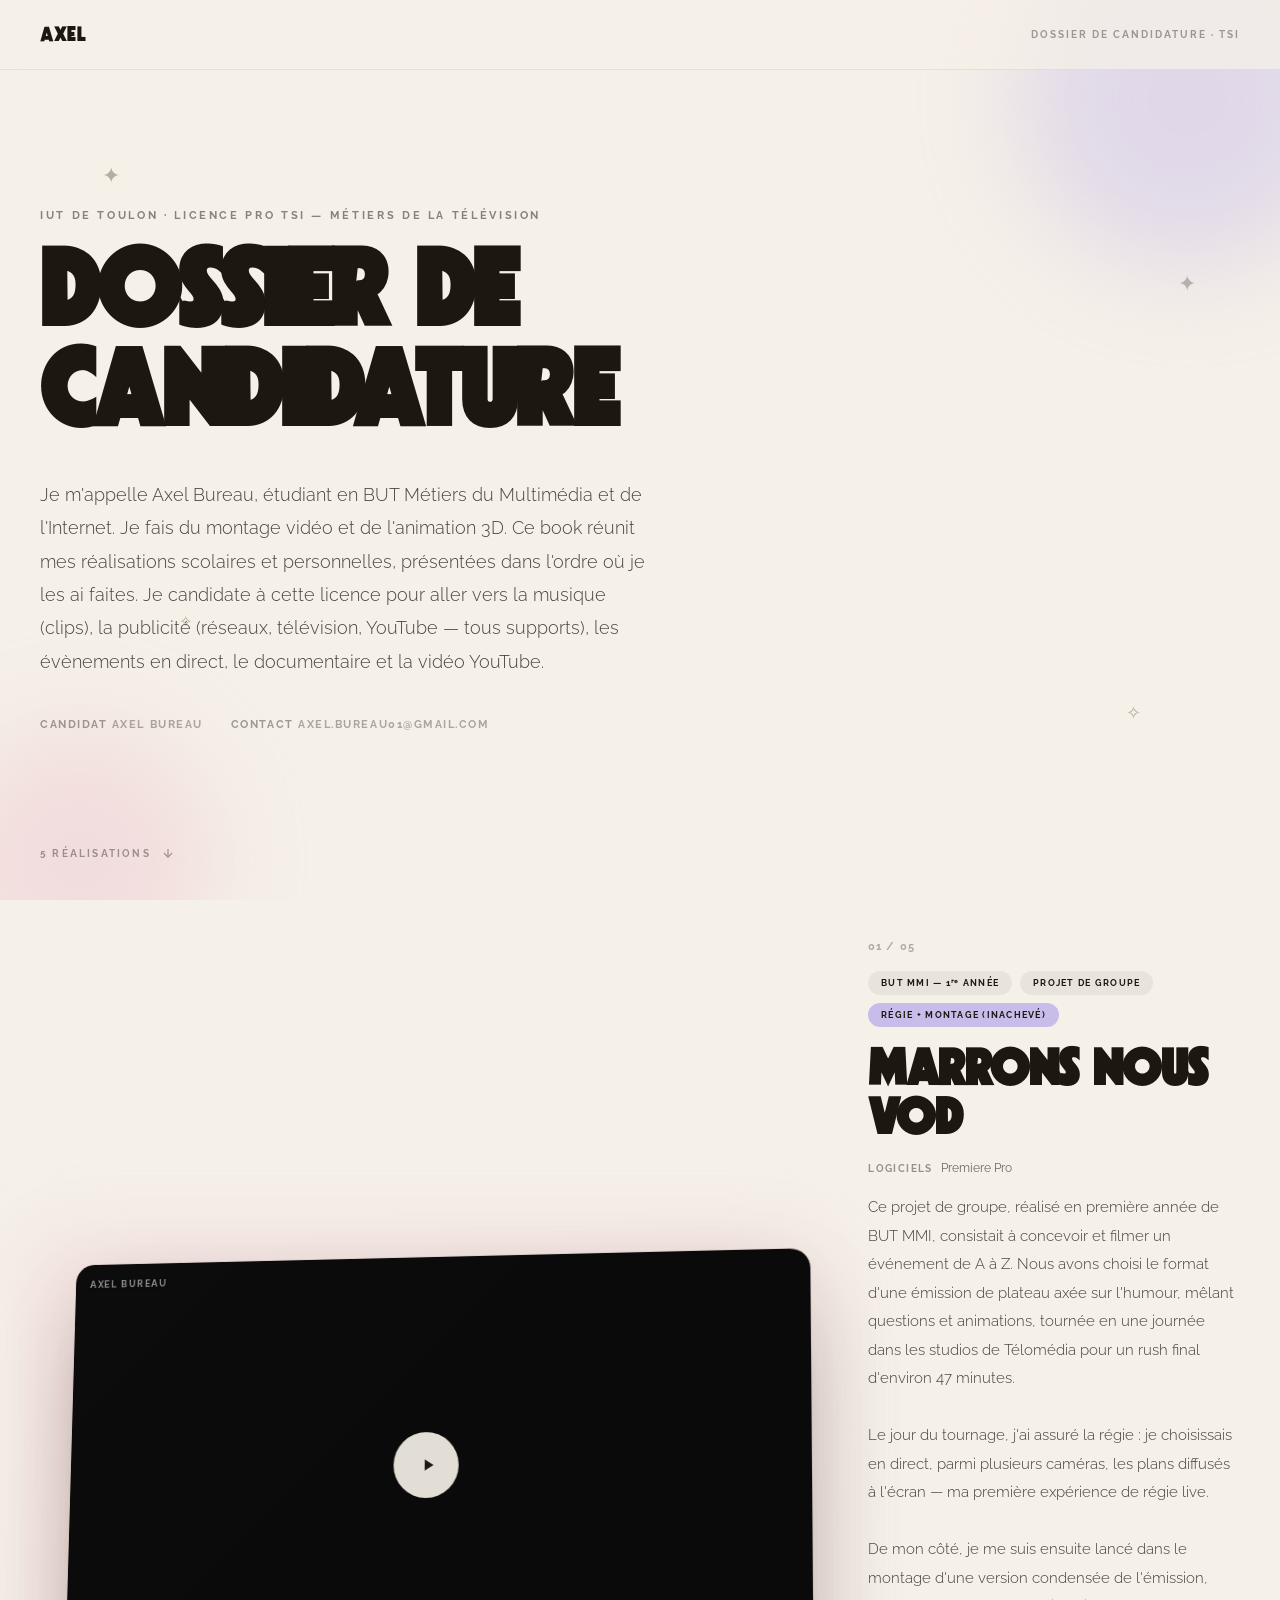
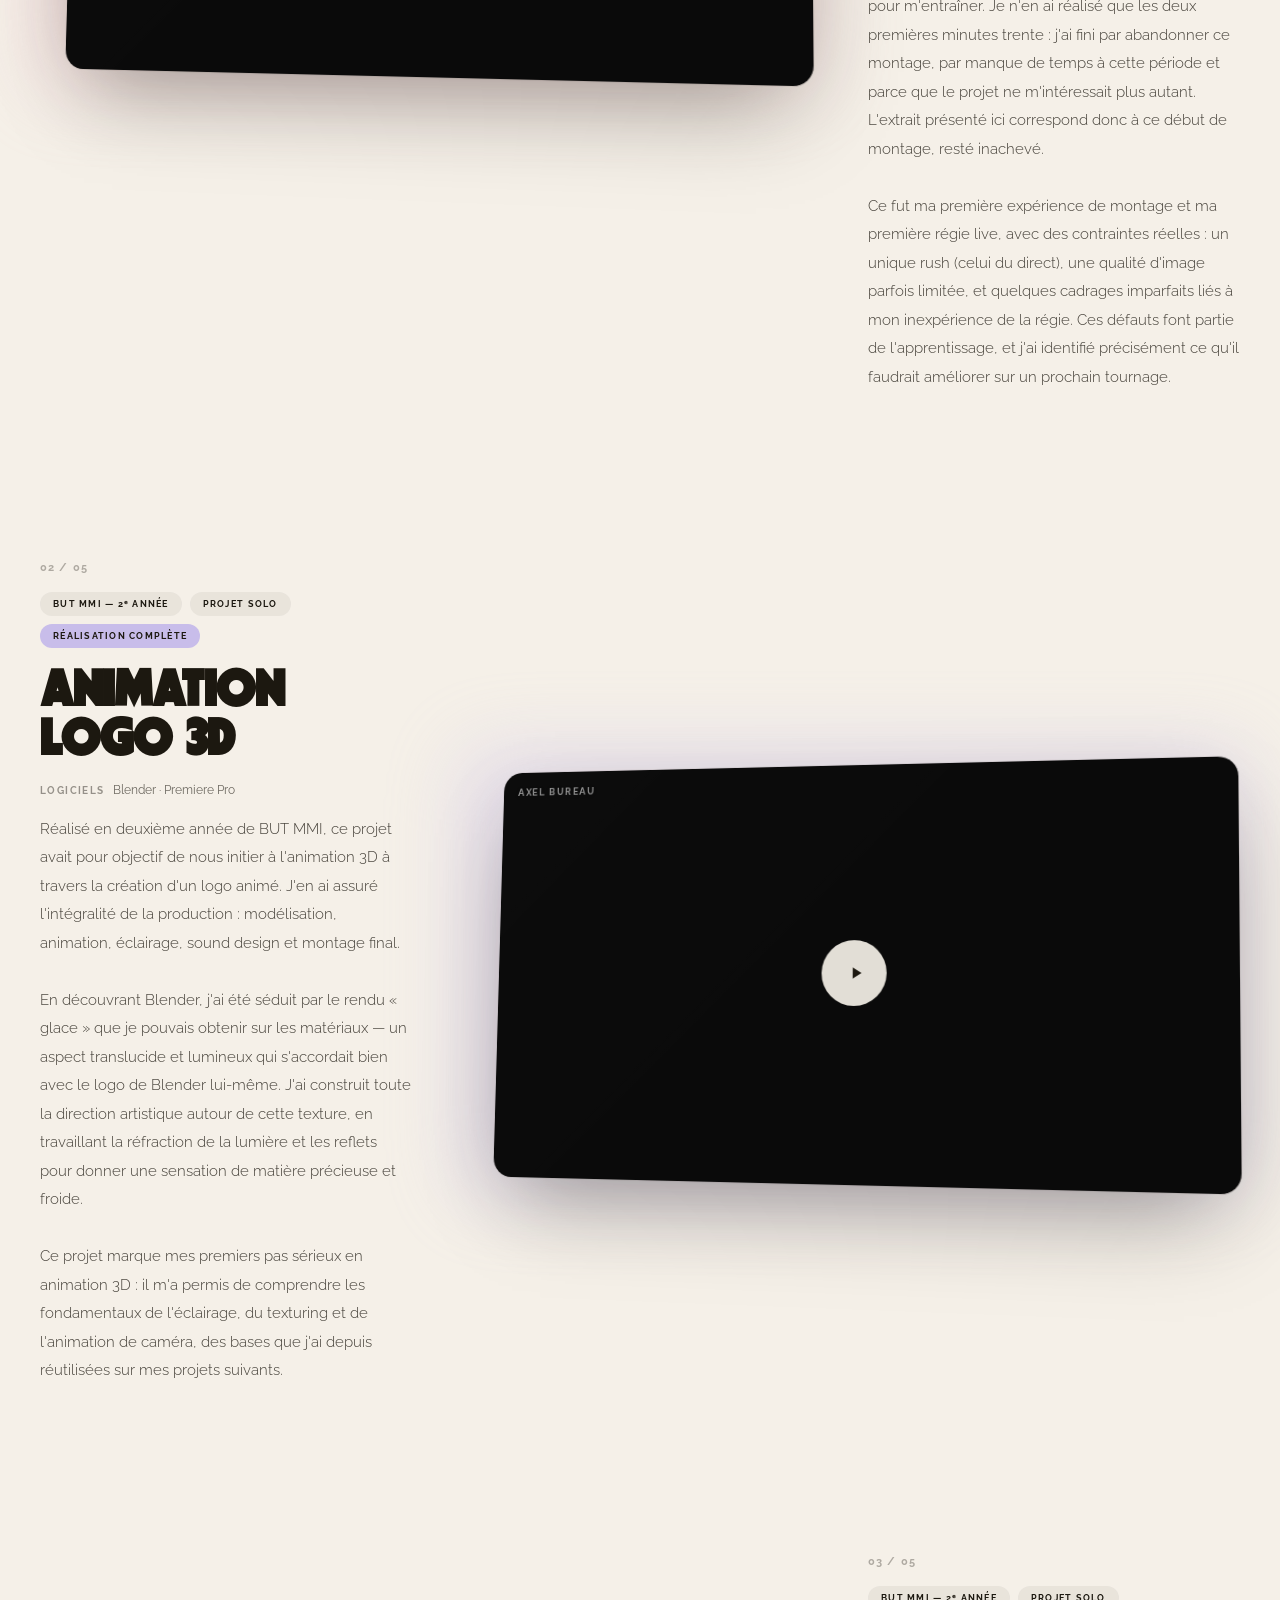
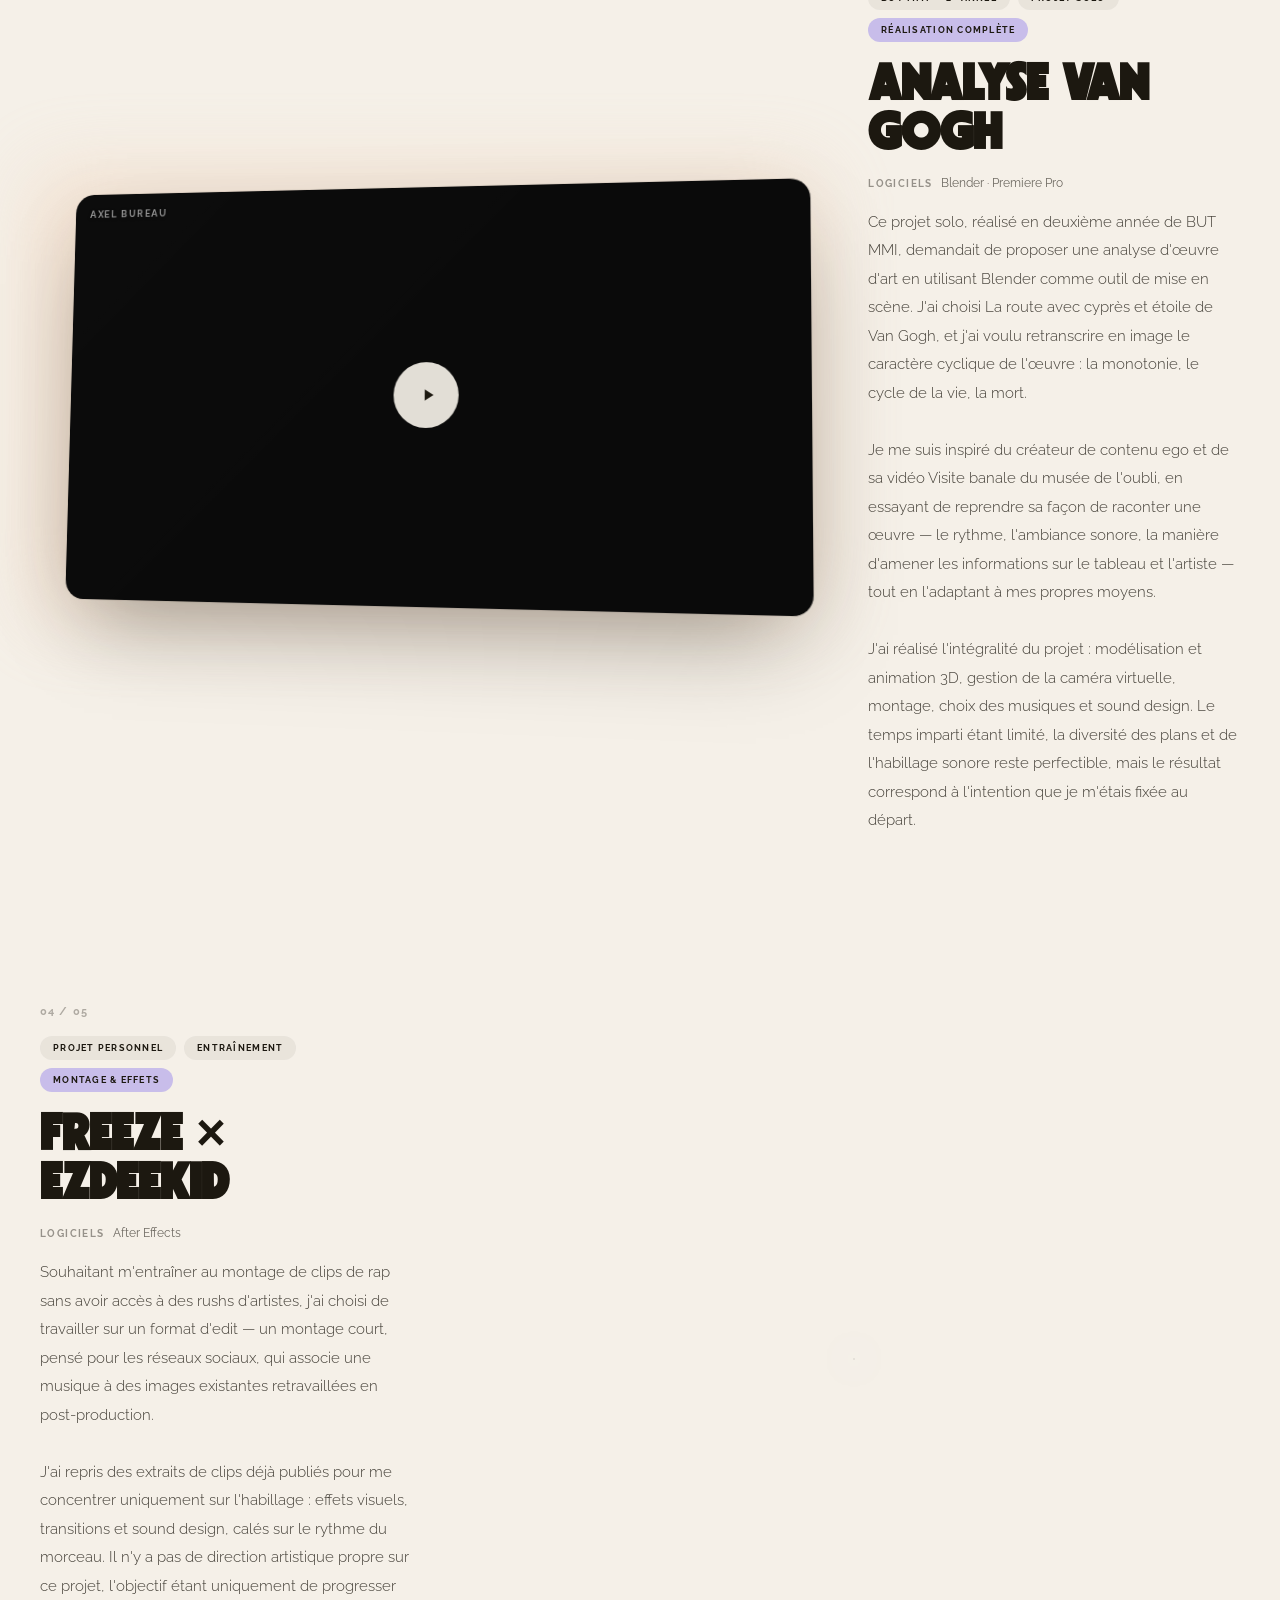
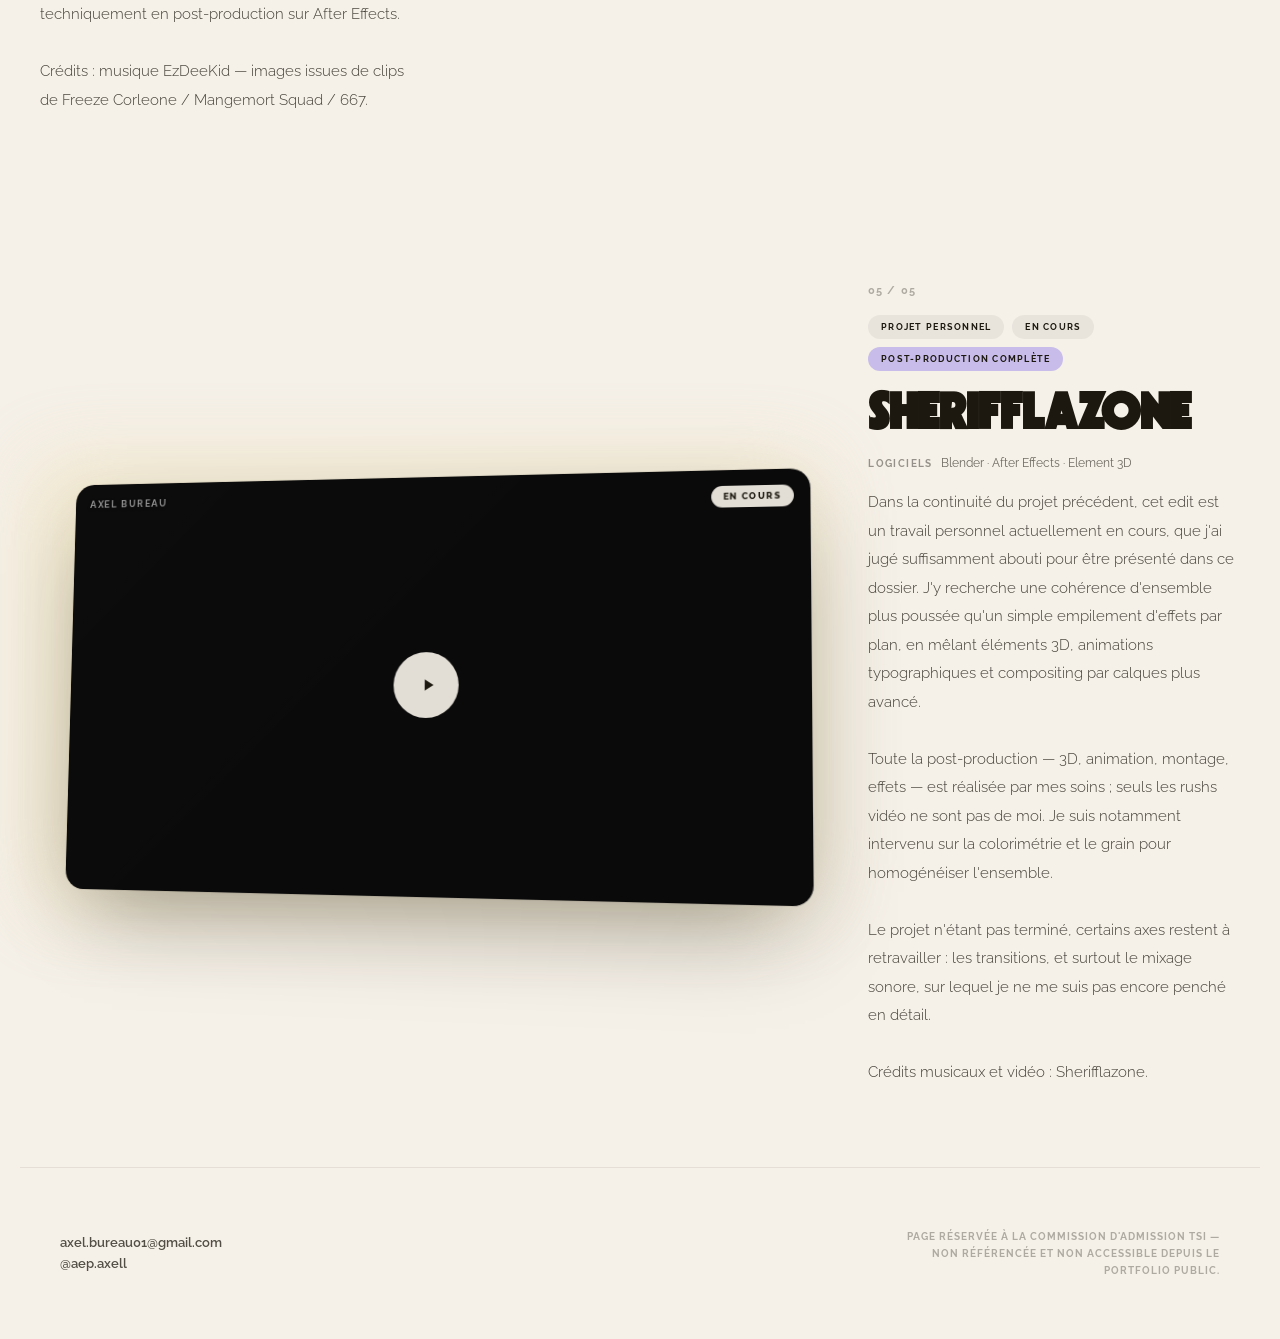
==== commit 3f0dd0c9: "Corrige le format vidéo Freeze x EzDeeKid (portrait 9:16, non 16:9) Co-Authored-By: Claude Sonnet 5 " ====
--- a/candidature-tsi.html
+++ b/candidature-tsi.html
@@ -149,7 +149,7 @@
 
     <!-- 04 — FREEZE X EZDEEKID -->
     <article class="cv-project">
-      <div class="cv-project-media" style="--accent:#B4CEEC;">
+      <div class="cv-project-media cv-project-media--portrait" style="--accent:#B4CEEC;">
         <div class="cv-frame-glow"></div>
         <div class="cv-frame">
           <span class="cv-watermark">Axel Bureau</span>
--- a/candidature.css
+++ b/candidature.css
@@ -165,6 +165,10 @@
 
 /* ── Écran 3D ── */
 .cv-project-media { position: relative; perspective: 1400px; }
+
+/* Format vertical (edit 1080×1920) — pas d'aspect-ratio 16/9 forcé */
+.cv-project-media--portrait { max-width: min(320px, 70vw); margin: 0 auto; }
+.cv-project-media--portrait .cv-frame { aspect-ratio: 9 / 16; }
 .cv-frame-glow {
   position: absolute;
   inset: -6px;
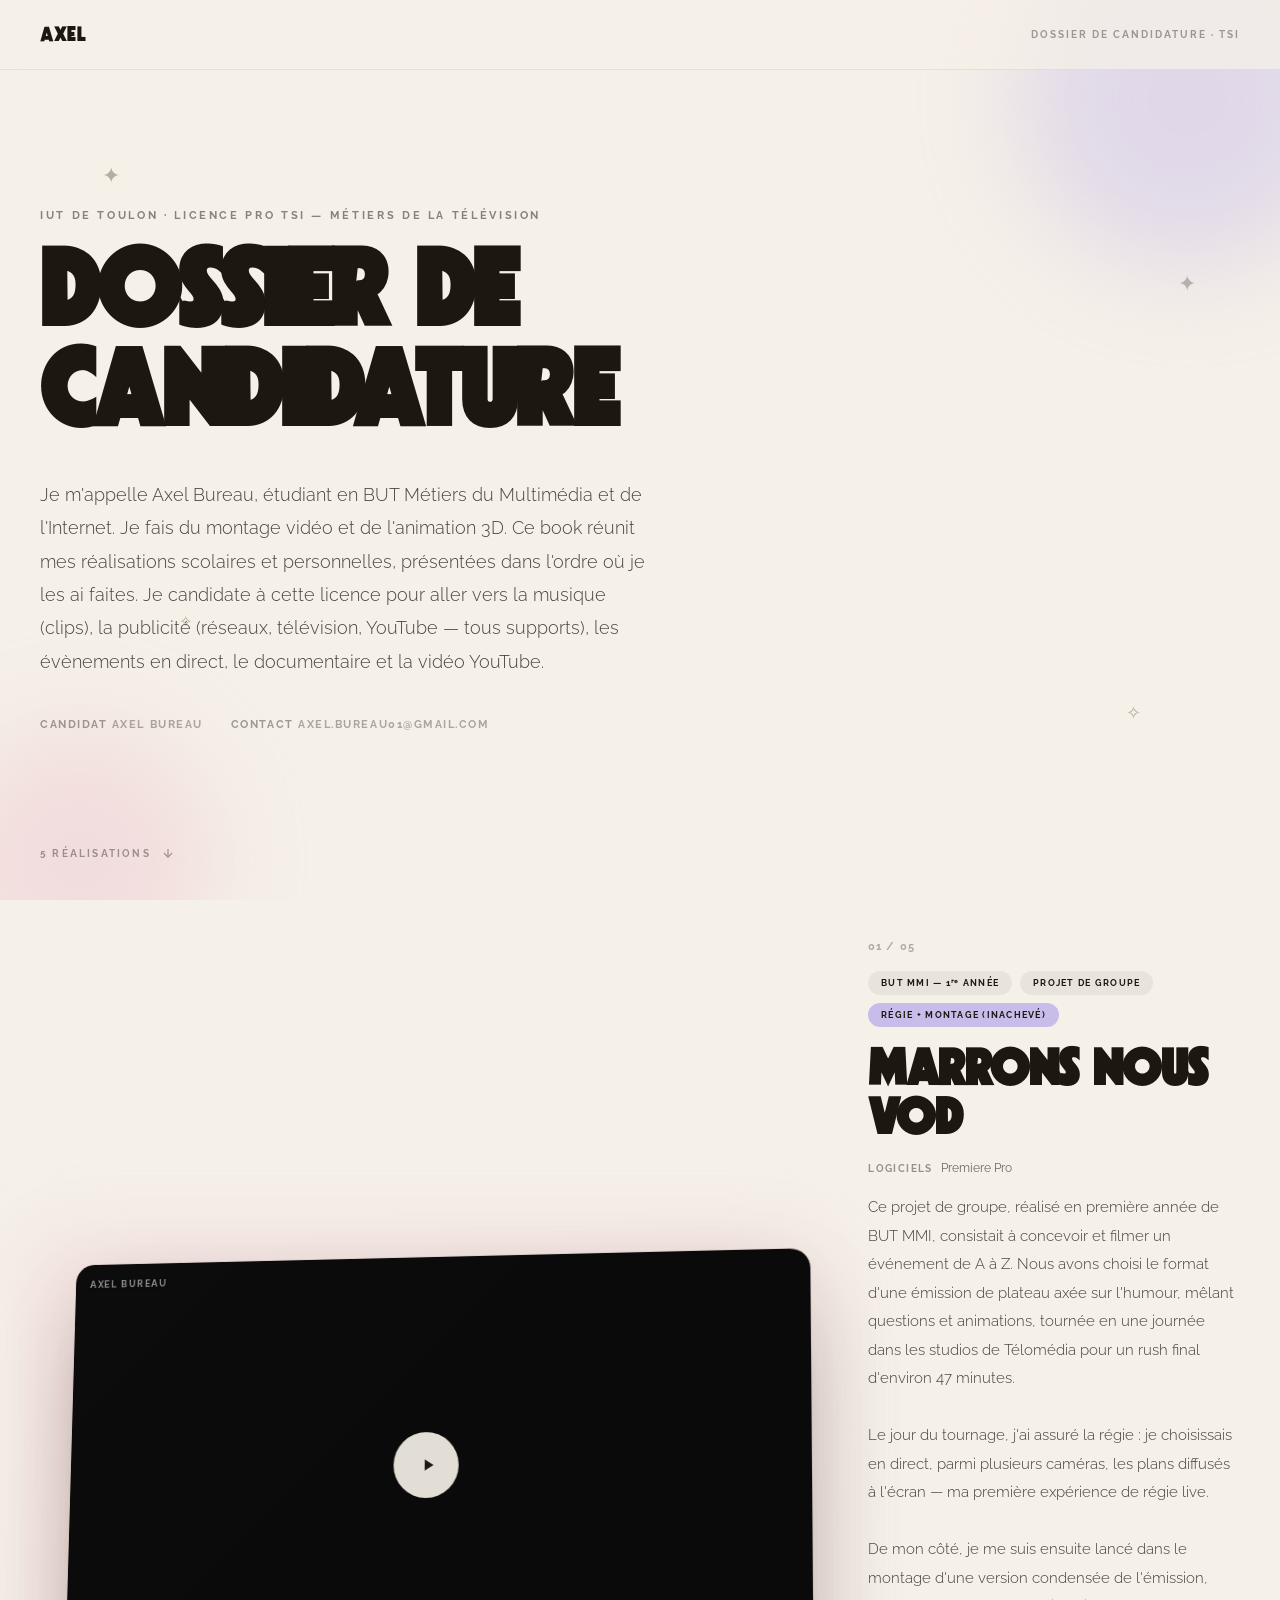
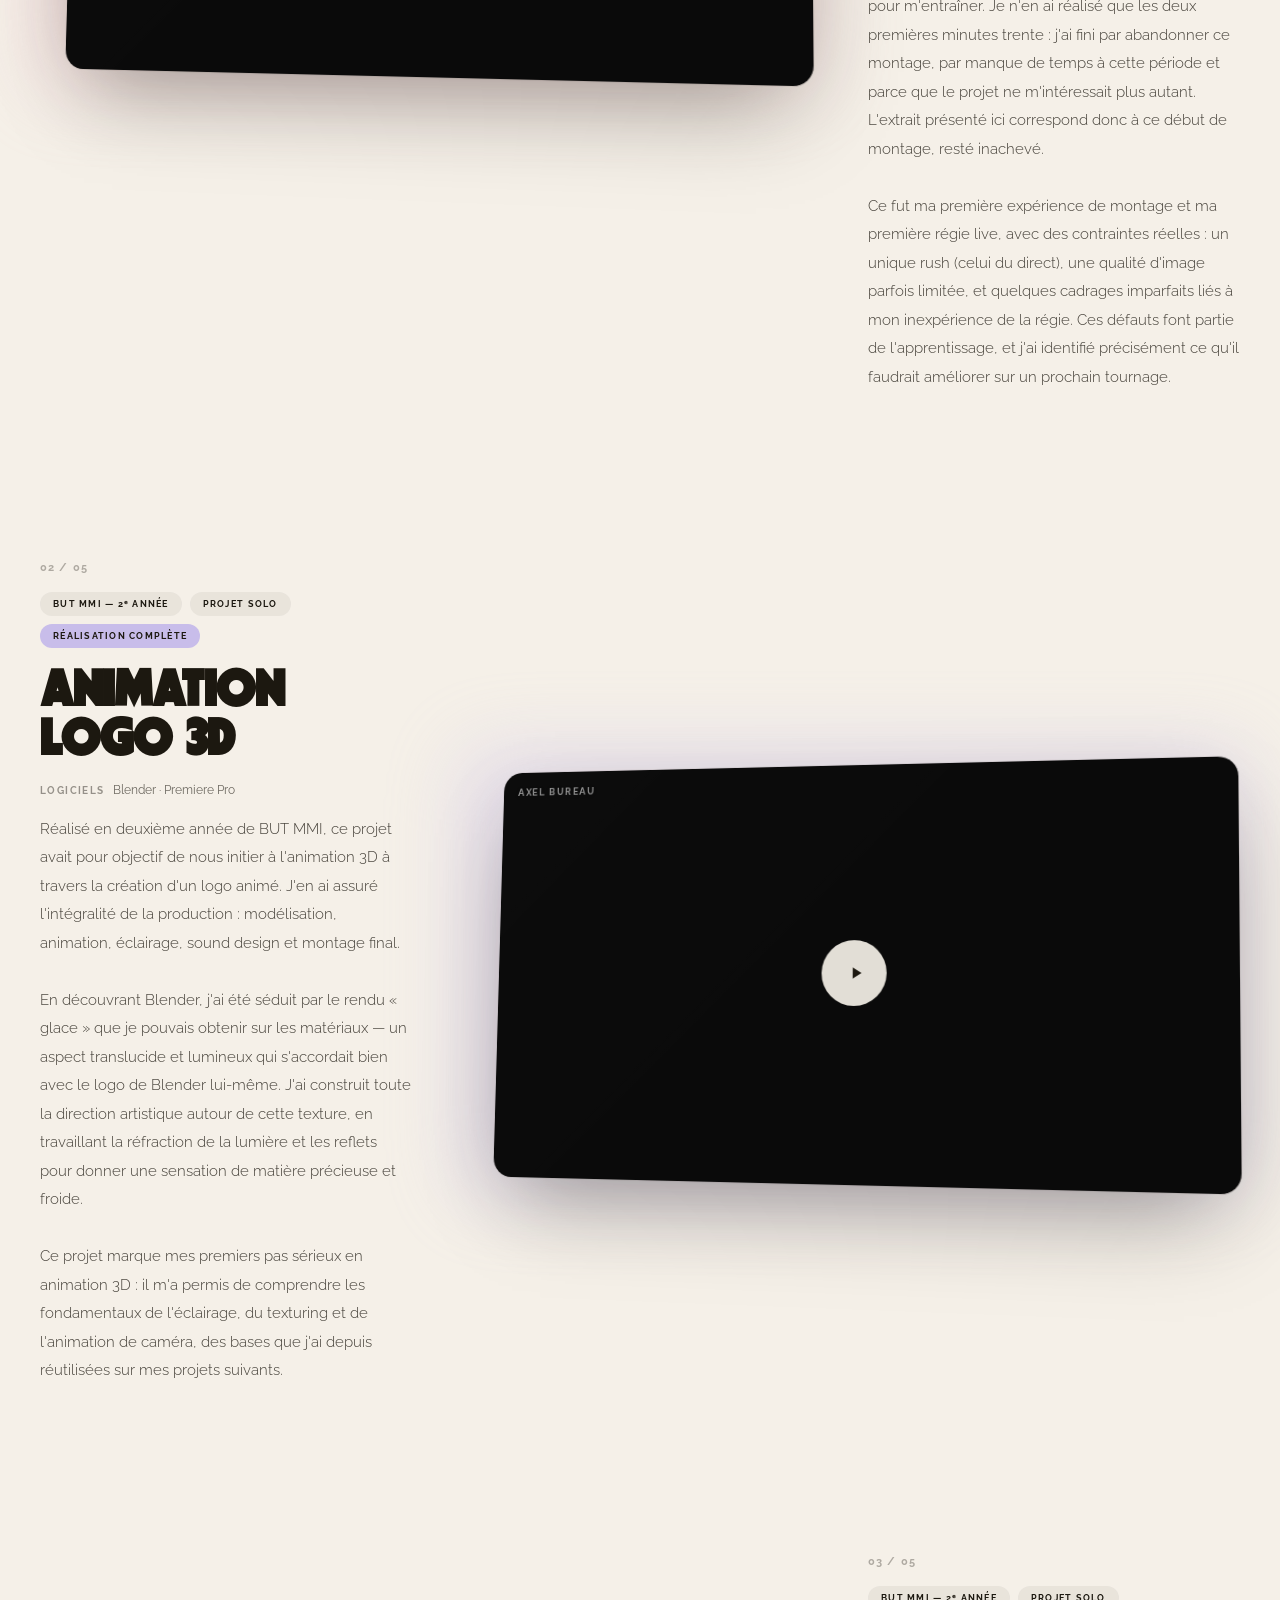
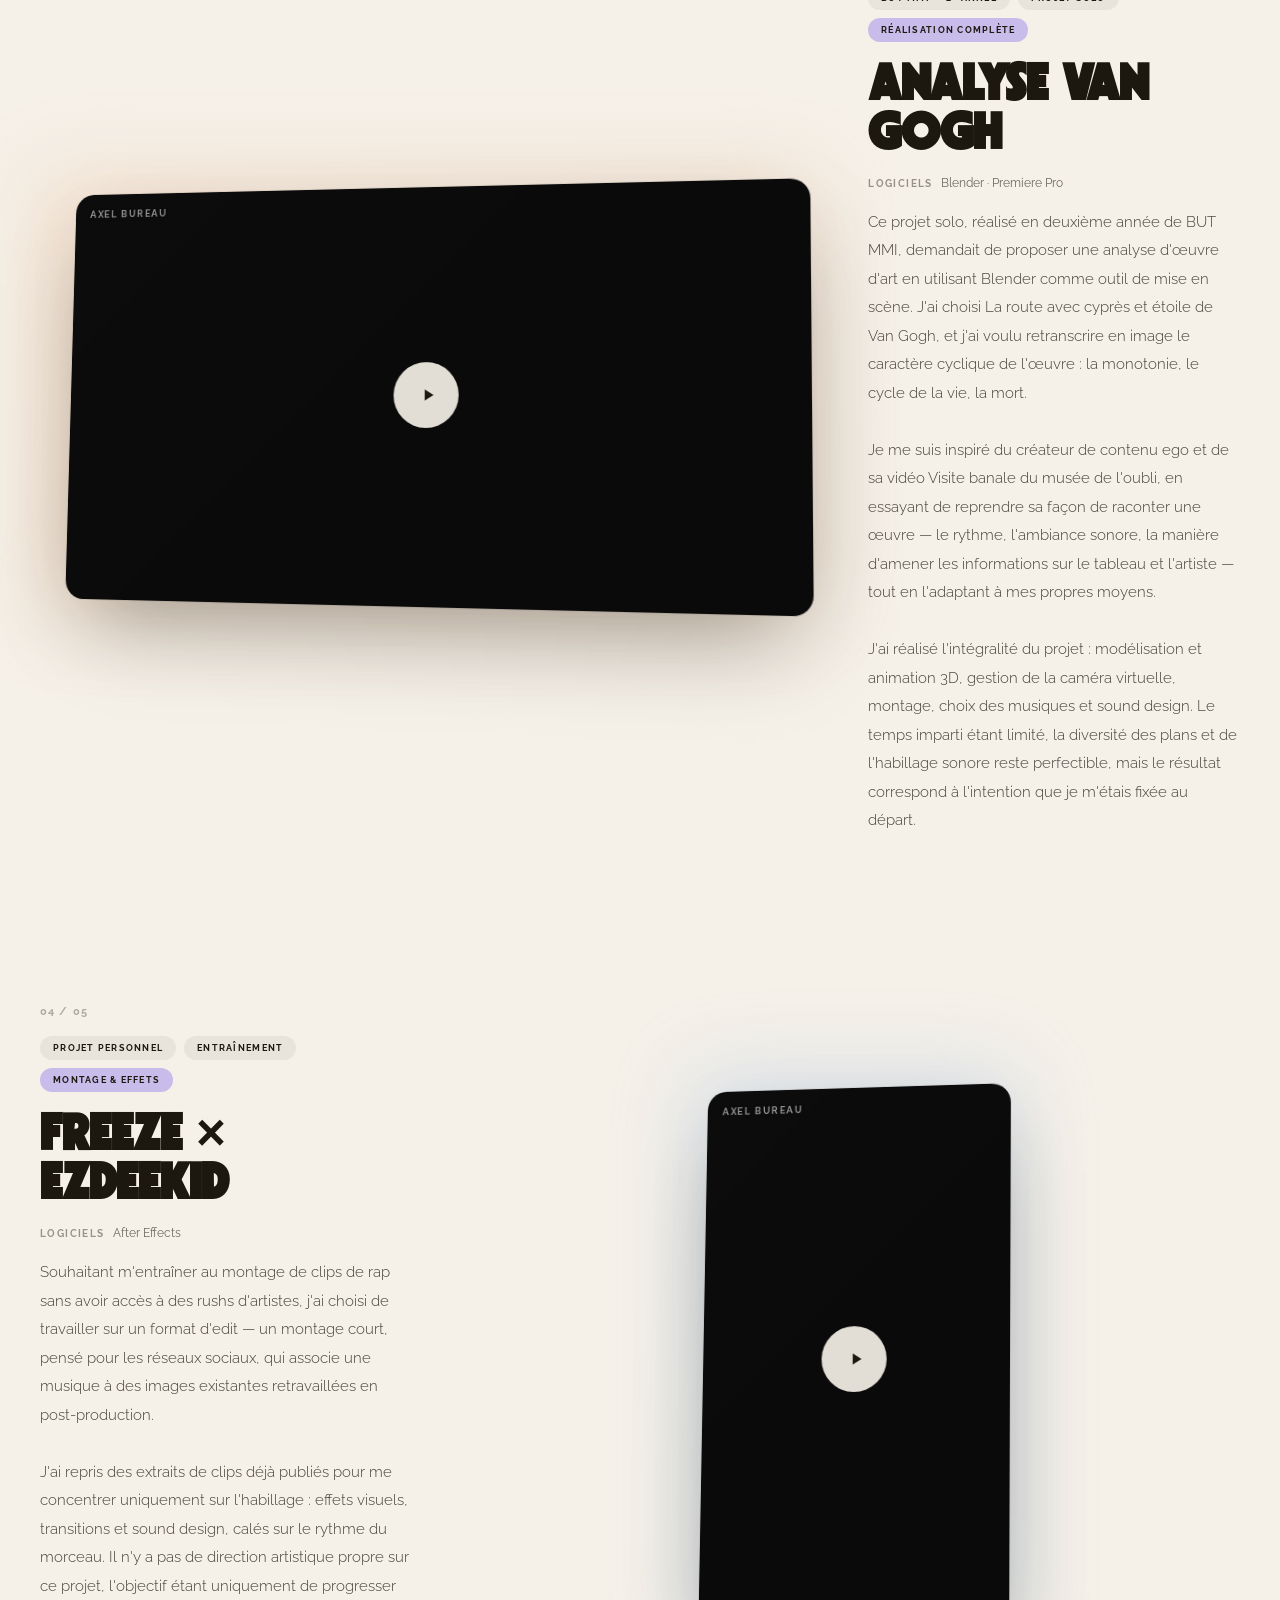
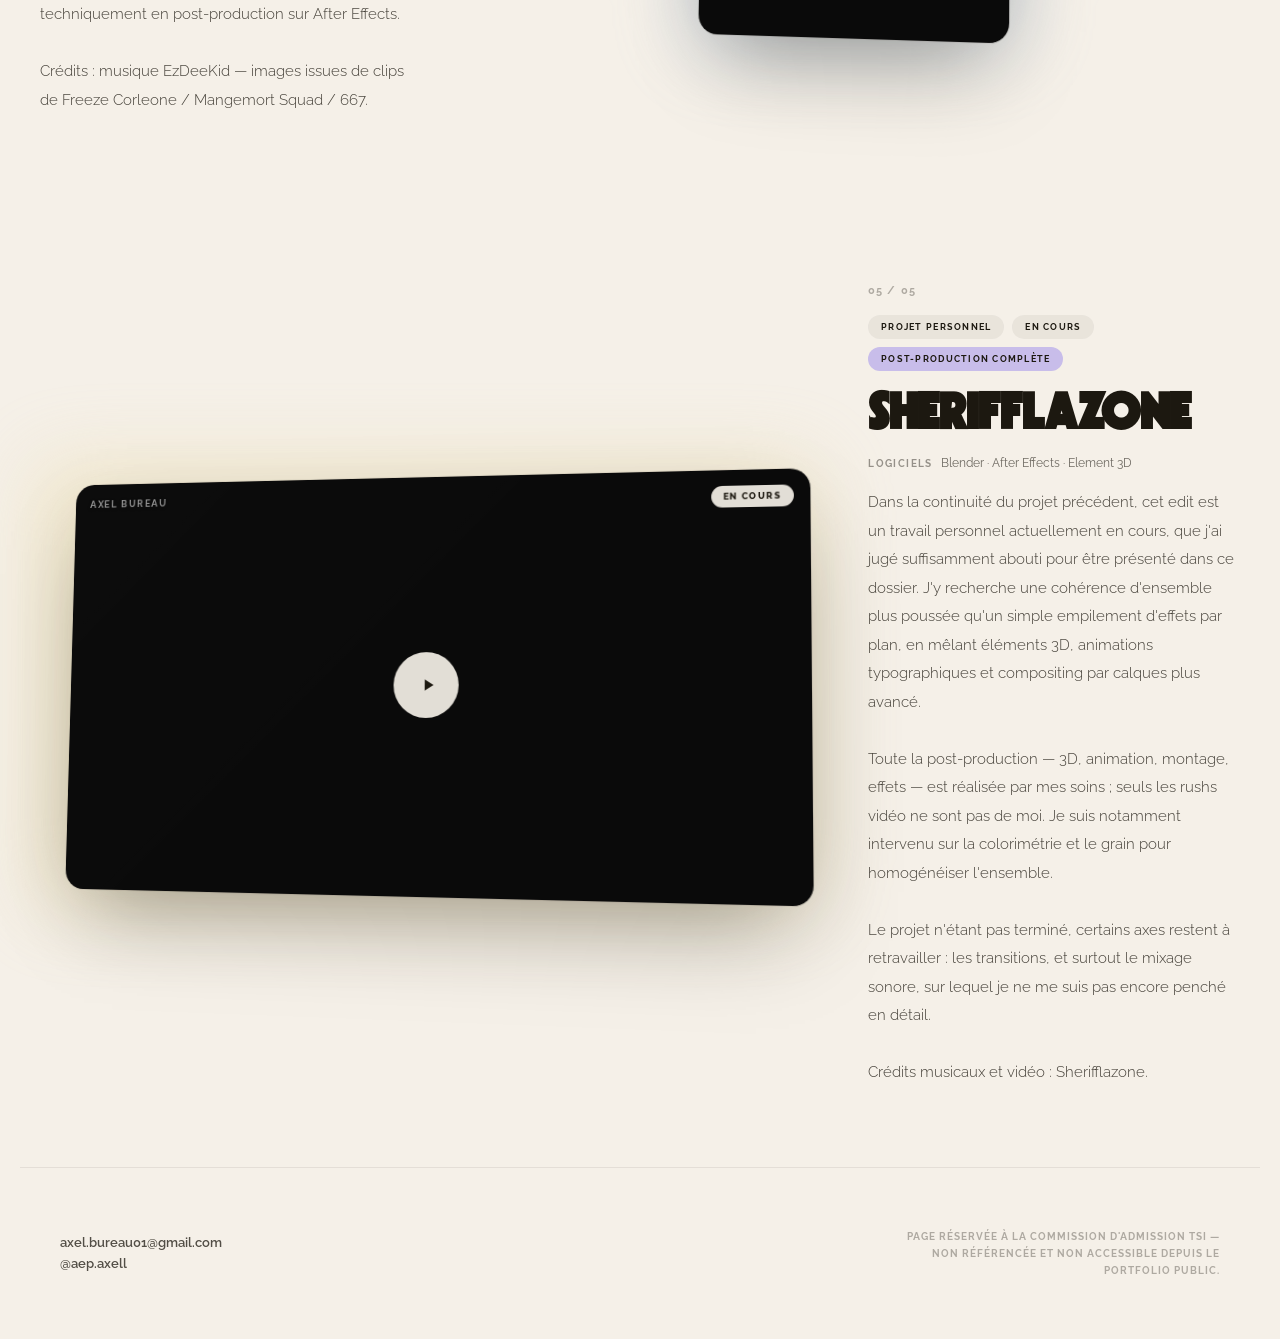
==== commit 9fb0c560: "Corrige l'affichage Freeze x EzDeeKid, ajoute la boucle vidéo et des contrôles custom Co-Authored-By" ====
--- a/candidature-tsi.html
+++ b/candidature-tsi.html
@@ -64,7 +64,7 @@
         <div class="cv-frame-glow"></div>
         <div class="cv-frame">
           <span class="cv-watermark">Axel Bureau</span>
-          <video data-src="projets/marrons%20nous%20vod/Marron-nous.mp4" playsinline preload="none"></video>
+          <video data-src="projets/marrons%20nous%20vod/Marron-nous.mp4" loop playsinline preload="none"></video>
           <button class="cv-play-btn" aria-label="Lire la vidéo">
             <svg width="20" height="20" viewBox="0 0 24 24" fill="#1C1810"><path d="M8 5v14l11-7z"/></svg>
           </button>
@@ -95,7 +95,7 @@
         <div class="cv-frame-glow"></div>
         <div class="cv-frame">
           <span class="cv-watermark">Axel Bureau</span>
-          <video data-src="projets/animation%20logo%203D/blender-logo-3d.mp4" playsinline preload="none"></video>
+          <video data-src="projets/animation%20logo%203D/blender-logo-3d.mp4" loop playsinline preload="none"></video>
           <button class="cv-play-btn" aria-label="Lire la vidéo">
             <svg width="20" height="20" viewBox="0 0 24 24" fill="#1C1810"><path d="M8 5v14l11-7z"/></svg>
           </button>
@@ -124,7 +124,7 @@
         <div class="cv-frame-glow"></div>
         <div class="cv-frame">
           <span class="cv-watermark">Axel Bureau</span>
-          <video data-src="projets/Analyse%20de%20la%20route%20avec%20un%20cypres%20et%20une%20etoile%20de%20Van%20Gogh/video%20analyse%20van%20gogh%20route%20avec%20cypres%20et%20une%20etoile.mp4" playsinline preload="none"></video>
+          <video data-src="projets/Analyse%20de%20la%20route%20avec%20un%20cypres%20et%20une%20etoile%20de%20Van%20Gogh/video%20analyse%20van%20gogh%20route%20avec%20cypres%20et%20une%20etoile.mp4" loop playsinline preload="none"></video>
           <button class="cv-play-btn" aria-label="Lire la vidéo">
             <svg width="20" height="20" viewBox="0 0 24 24" fill="#1C1810"><path d="M8 5v14l11-7z"/></svg>
           </button>
@@ -153,7 +153,7 @@
         <div class="cv-frame-glow"></div>
         <div class="cv-frame">
           <span class="cv-watermark">Axel Bureau</span>
-          <video data-src="projets/Freeze%20x%20EzDeeKid%20edit/Freeze%20x%20EzDeeKid%20le%20mp4.mp4" playsinline preload="none"></video>
+          <video data-src="projets/Freeze%20x%20EzDeeKid%20edit/Freeze%20x%20EzDeeKid%20le%20mp4.mp4" loop playsinline preload="none"></video>
           <button class="cv-play-btn" aria-label="Lire la vidéo">
             <svg width="20" height="20" viewBox="0 0 24 24" fill="#1C1810"><path d="M8 5v14l11-7z"/></svg>
           </button>
@@ -183,7 +183,7 @@
         <div class="cv-frame">
           <span class="cv-progress-badge">En cours</span>
           <span class="cv-watermark">Axel Bureau</span>
-          <video data-src="sherifflazone/1er%20rendu%20test%20sherifflazone.mp4" playsinline preload="none"></video>
+          <video data-src="sherifflazone/1er%20rendu%20test%20sherifflazone.mp4" loop playsinline preload="none"></video>
           <button class="cv-play-btn" aria-label="Lire la vidéo">
             <svg width="20" height="20" viewBox="0 0 24 24" fill="#1C1810"><path d="M8 5v14l11-7z"/></svg>
           </button>
--- a/candidature.css
+++ b/candidature.css
@@ -167,7 +167,7 @@
 .cv-project-media { position: relative; perspective: 1400px; }
 
 /* Format vertical (edit 1080×1920) — pas d'aspect-ratio 16/9 forcé */
-.cv-project-media--portrait { max-width: min(320px, 70vw); margin: 0 auto; }
+.cv-project-media--portrait { width: min(320px, 70vw); max-width: min(320px, 70vw); margin: 0 auto; }
 .cv-project-media--portrait .cv-frame { aspect-ratio: 9 / 16; }
 .cv-frame-glow {
   position: absolute;
@@ -242,6 +242,77 @@
   border-radius: 100px;
   background: rgba(245,240,232,0.92);
   color: var(--dark);
+}
+/* ── Barre de contrôle vidéo custom (remplace l'UI native) ── */
+.cv-vidbar {
+  position: absolute;
+  left: 0; right: 0; bottom: 0;
+  z-index: 3;
+  display: flex;
+  align-items: center;
+  gap: 10px;
+  padding: 10px 12px;
+  background: linear-gradient(to top, rgba(0,0,0,0.72), rgba(0,0,0,0.05) 80%, transparent);
+}
+.cv-vidbtn {
+  flex-shrink: 0;
+  width: 26px; height: 26px;
+  border-radius: 50%;
+  border: none;
+  background: rgba(255,255,255,0.16);
+  color: #fff;
+  display: flex;
+  align-items: center;
+  justify-content: center;
+  cursor: pointer;
+  transition: background 0.15s;
+  padding: 0;
+}
+.cv-vidbtn:hover { background: rgba(255,255,255,0.3); }
+.cv-vidbtn svg { width: 12px; height: 12px; display: block; }
+.cv-vidtime {
+  flex-shrink: 0;
+  font-family: var(--font-b);
+  font-size: 10px;
+  font-weight: 600;
+  color: #fff;
+  opacity: 0.85;
+  font-variant-numeric: tabular-nums;
+}
+.cv-vidtrack {
+  position: relative;
+  flex: 1;
+  height: 16px;
+  display: flex;
+  align-items: center;
+  cursor: pointer;
+  touch-action: none;
+}
+.cv-vidtrack::before {
+  content: '';
+  position: absolute;
+  left: 0; right: 0;
+  height: 3px;
+  border-radius: 3px;
+  background: rgba(255,255,255,0.28);
+}
+.cv-vidfill {
+  position: absolute;
+  left: 0;
+  height: 3px;
+  width: 0%;
+  border-radius: 3px;
+  background: var(--accent, #fff);
+}
+.cv-vidthumb {
+  position: absolute;
+  left: 0%;
+  top: 50%;
+  width: 10px; height: 10px;
+  border-radius: 50%;
+  background: var(--accent, #fff);
+  transform: translate(-50%, -50%);
+  box-shadow: 0 0 0 2px rgba(0,0,0,0.35);
 }
 .cv-watermark {
   position: absolute;
